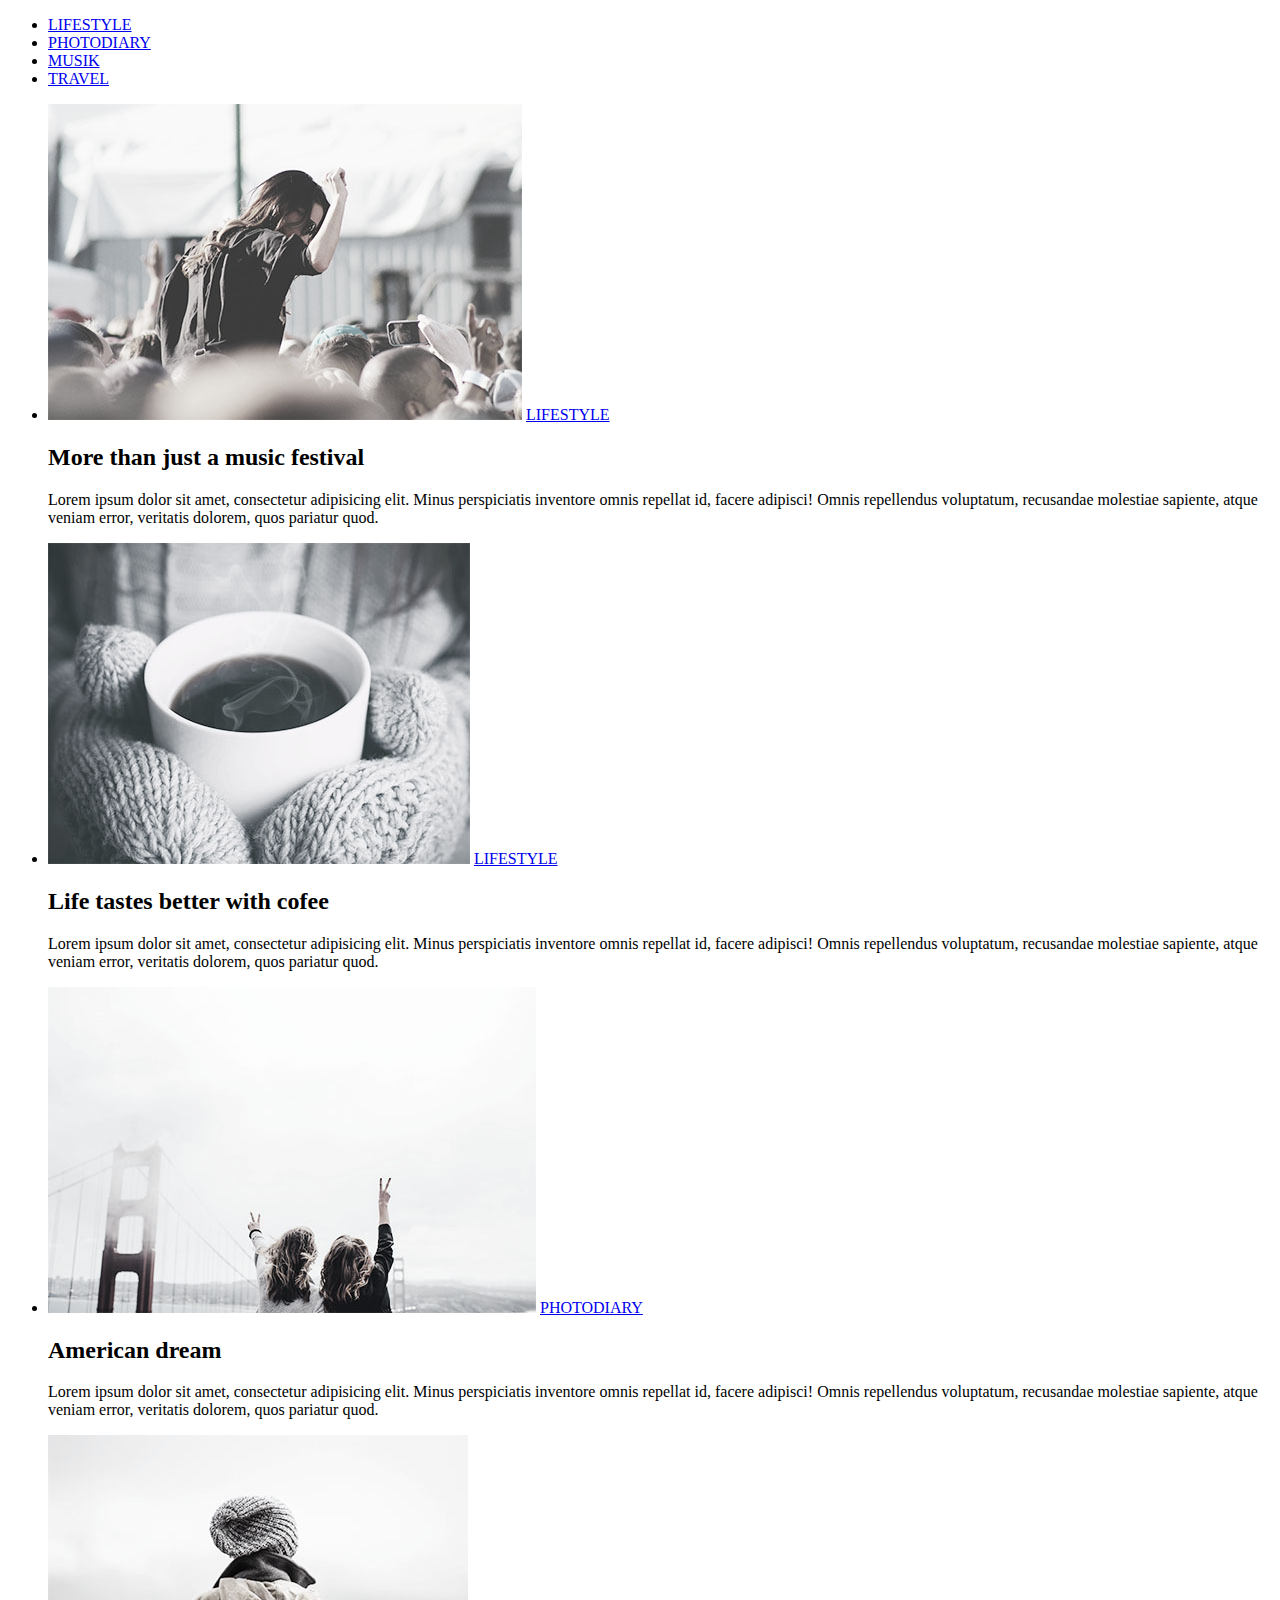
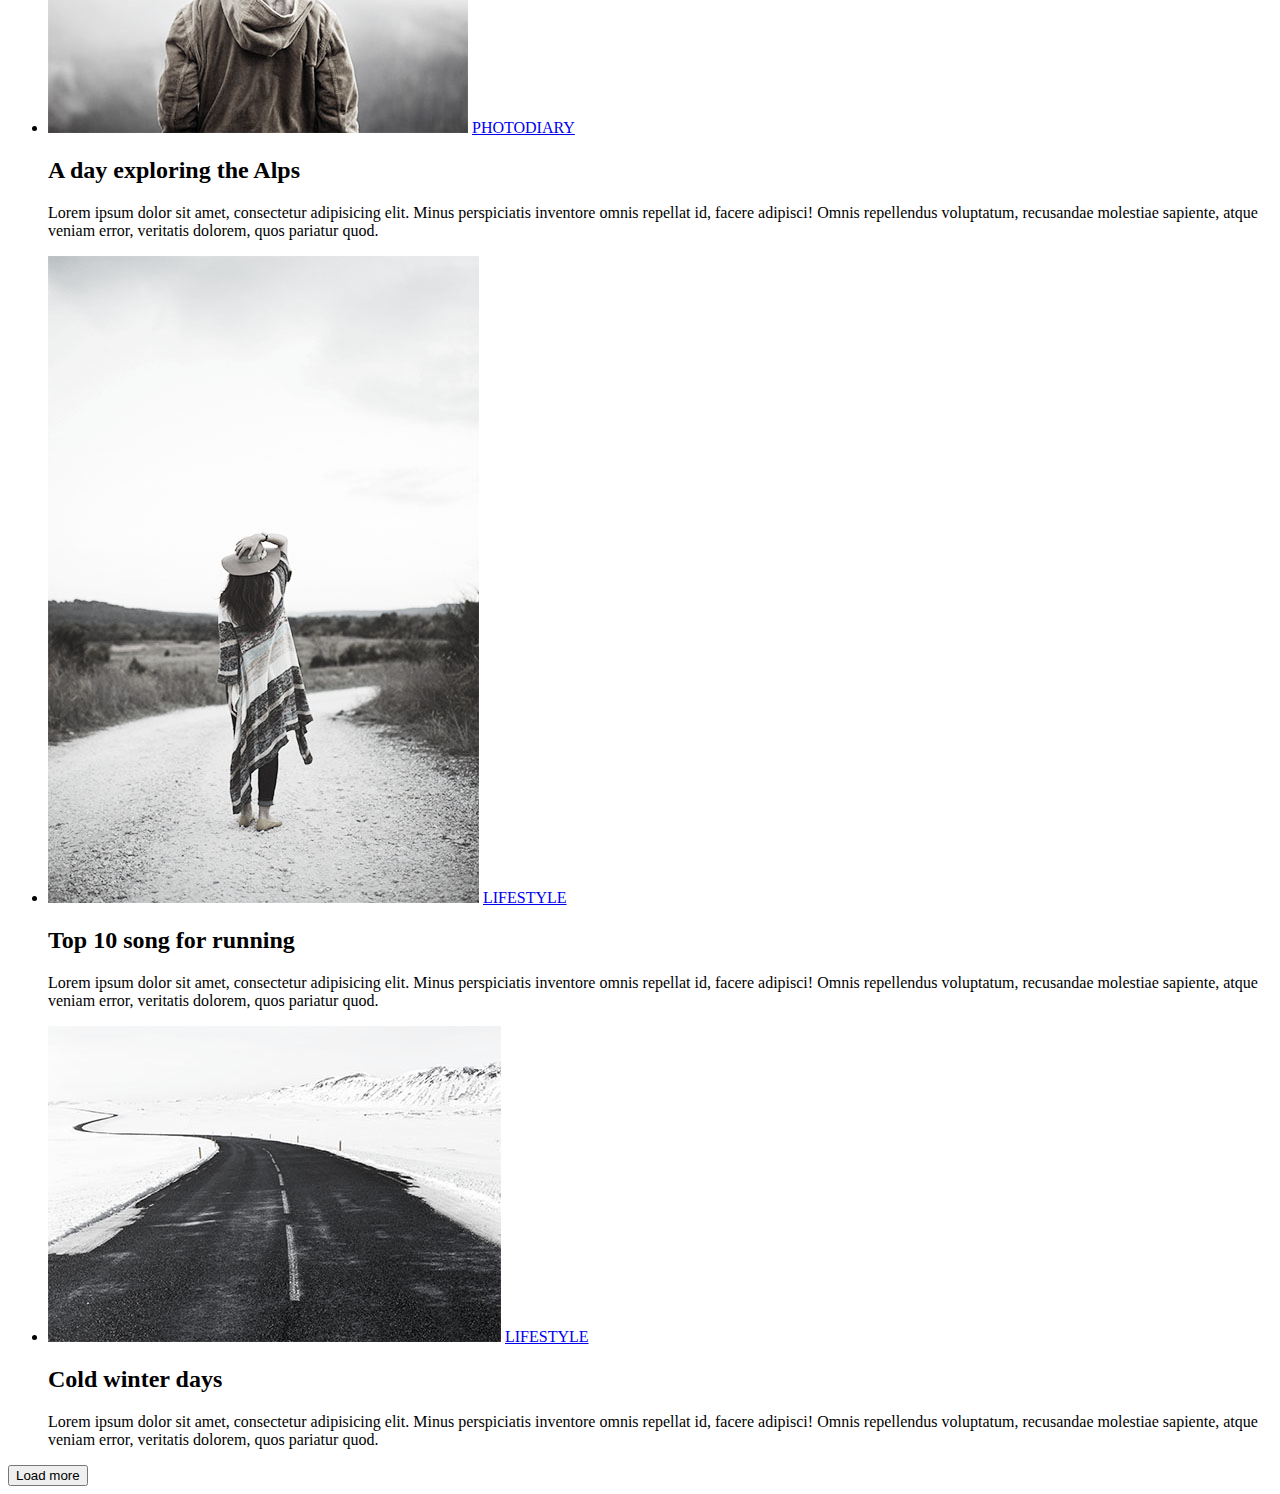
==== index.html @ 0c7d536f "Okk" ====
<!DOCTYPE html>
<html lang="en">
<head>
	<meta charset="UTF-8">
	<title>LIFESTYLE</title>
	<link rel="stylesheet" href="css/style.css">
</head>
<body>
	<header>
		<nav>
			<ul class="menu">
				<li class="main-menu"><a href="#">LIFESTYLE</a></li>
				<li class="main-menu"><a href="#">PHOTODIARY</a></li>
				<li class="main-menu"><a href="#">MUSIK</a></li>
				<li class="main-menu"><a href="#">TRAVEL</a></li>
			</ul>
		</nav>
	</header>
	<main>
		<ul>
			<li class="option">
				<article>
					<img src="img/img1.jpg" alt="Festival">
					<a class="grupe" target="_blank" href="#">LIFESTYLE</a>
					<h2>More than just a music festival</h2>
					<p>Lorem ipsum dolor sit amet, consectetur adipisicing elit. Minus perspiciatis inventore omnis repellat id, facere adipisci! Omnis repellendus voluptatum, recusandae molestiae sapiente, atque veniam error, veritatis dolorem, quos pariatur quod.</p>
				</article>
			</li>
			<li class="option">
				<article>
					<img src="img/img2.jpg" alt="Festival">
					<a class="grupe" target="_blank" href="#">LIFESTYLE</a>
					<h2>Life tastes better with cofee</h2>
					<p>Lorem ipsum dolor sit amet, consectetur adipisicing elit. Minus perspiciatis inventore omnis repellat id, facere adipisci! Omnis repellendus voluptatum, recusandae molestiae sapiente, atque veniam error, veritatis dolorem, quos pariatur quod.</p>
				</article>
			</li>
			<li class="option">
				<article>
					<img src="img/img3.jpg" alt="Festival">
					<a class="grupe" target="_blank" href="#">PHOTODIARY</a>
					<h2>American dream</h2>
					<p>Lorem ipsum dolor sit amet, consectetur adipisicing elit. Minus perspiciatis inventore omnis repellat id, facere adipisci! Omnis repellendus voluptatum, recusandae molestiae sapiente, atque veniam error, veritatis dolorem, quos pariatur quod.</p>
				</article>
			</li>
			<li class="option">
				<article>
					<img src="img/img6.jpg" alt="Festival">
					<a class="grupe" target="_blank" href="#">PHOTODIARY</a>
					<h2>A day exploring the Alps</h2>
					<p>Lorem ipsum dolor sit amet, consectetur adipisicing elit. Minus perspiciatis inventore omnis repellat id, facere adipisci! Omnis repellendus voluptatum, recusandae molestiae sapiente, atque veniam error, veritatis dolorem, quos pariatur quod.</p>
				</article>
			</li>
			<li class="option">
				<article>
					<img src="img/img4.jpg" alt="Festival">
					<a class="grupe" target="_blank" href="#">LIFESTYLE</a>
					<h2>Top 10 song for running</h2>
					<p>Lorem ipsum dolor sit amet, consectetur adipisicing elit. Minus perspiciatis inventore omnis repellat id, facere adipisci! Omnis repellendus voluptatum, recusandae molestiae sapiente, atque veniam error, veritatis dolorem, quos pariatur quod.</p>
				</article>
			</li>
			<li class="option">
				<article>
					<img src="img/img5.jpg" alt="Festival">
					<a class="grupe" target="_blank" href="#">LIFESTYLE</a>
					<h2>Cold winter days</h2>
					<p>Lorem ipsum dolor sit amet, consectetur adipisicing elit. Minus perspiciatis inventore omnis repellat id, facere adipisci! Omnis repellendus voluptatum, recusandae molestiae sapiente, atque veniam error, veritatis dolorem, quos pariatur quod.</p>
				</article>
			</li>
		</ul>
		<button>Load more</button>
	</main>
</body>
</html>
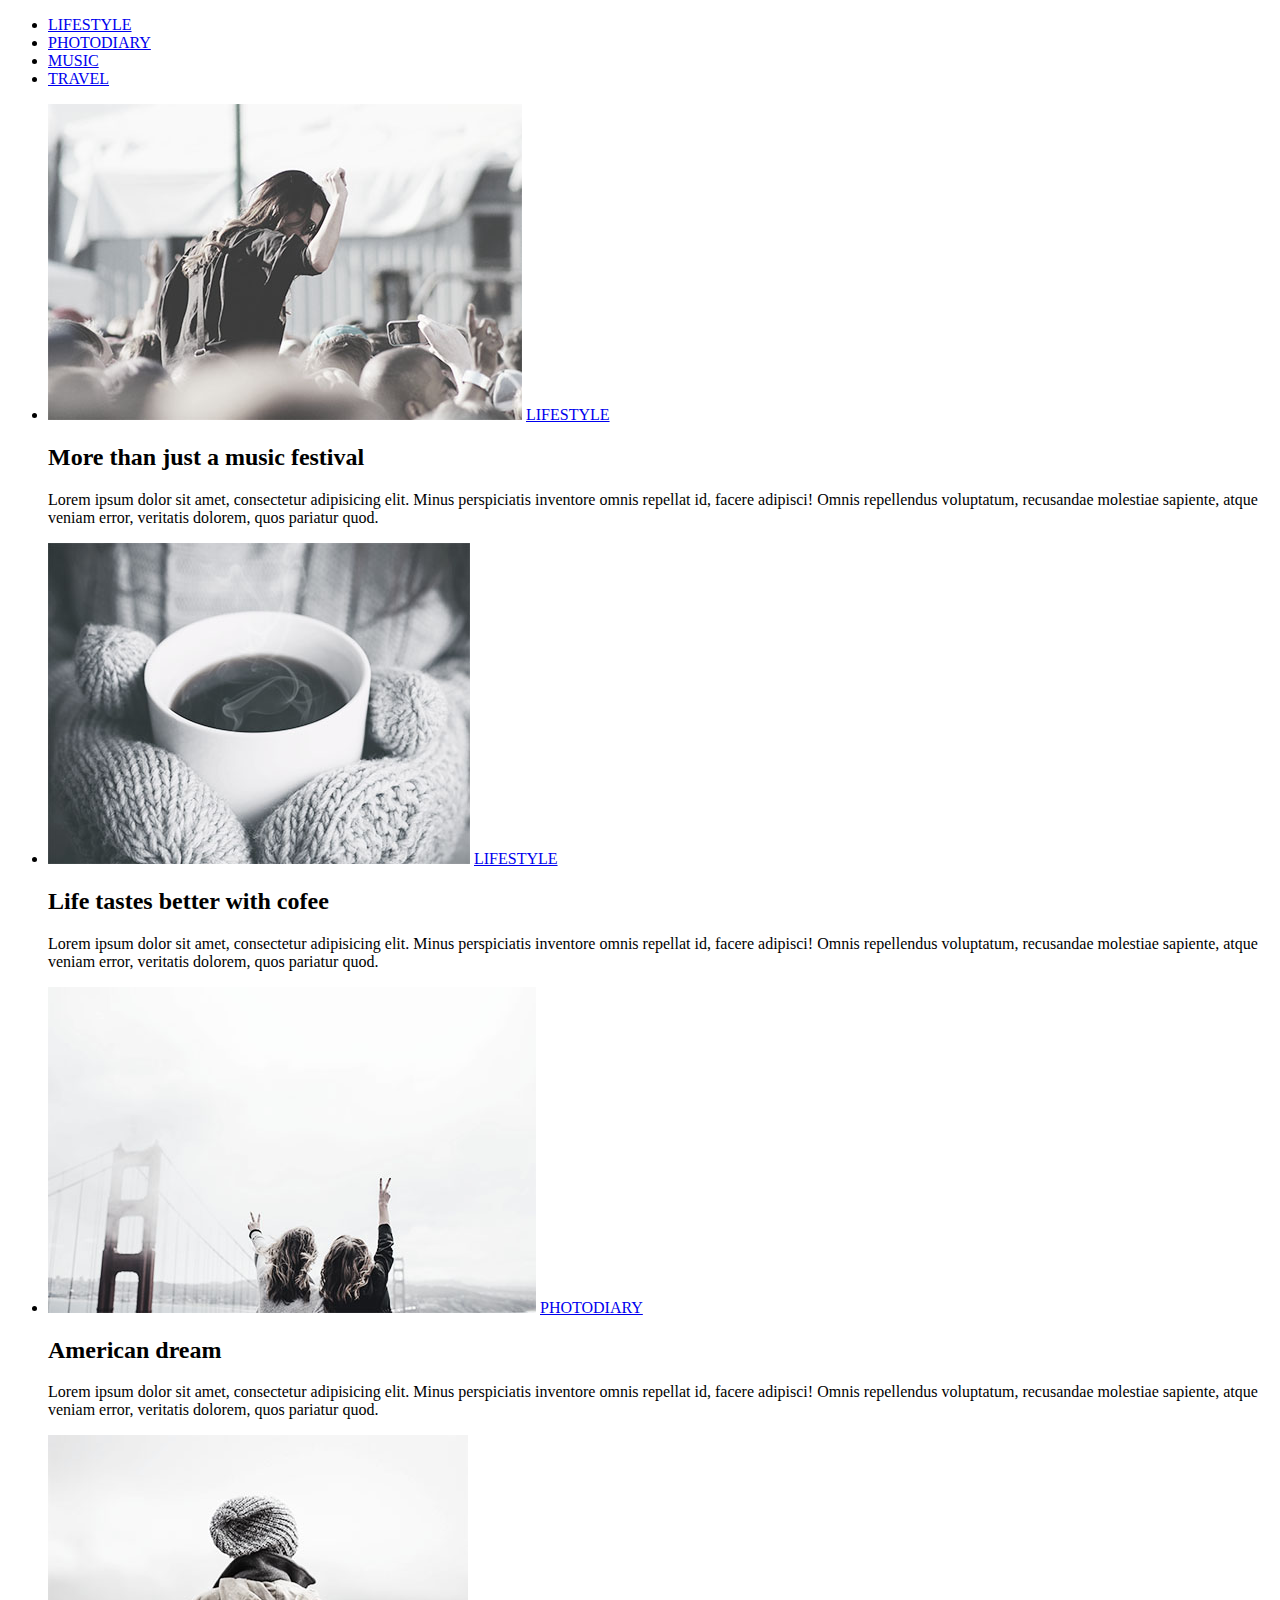
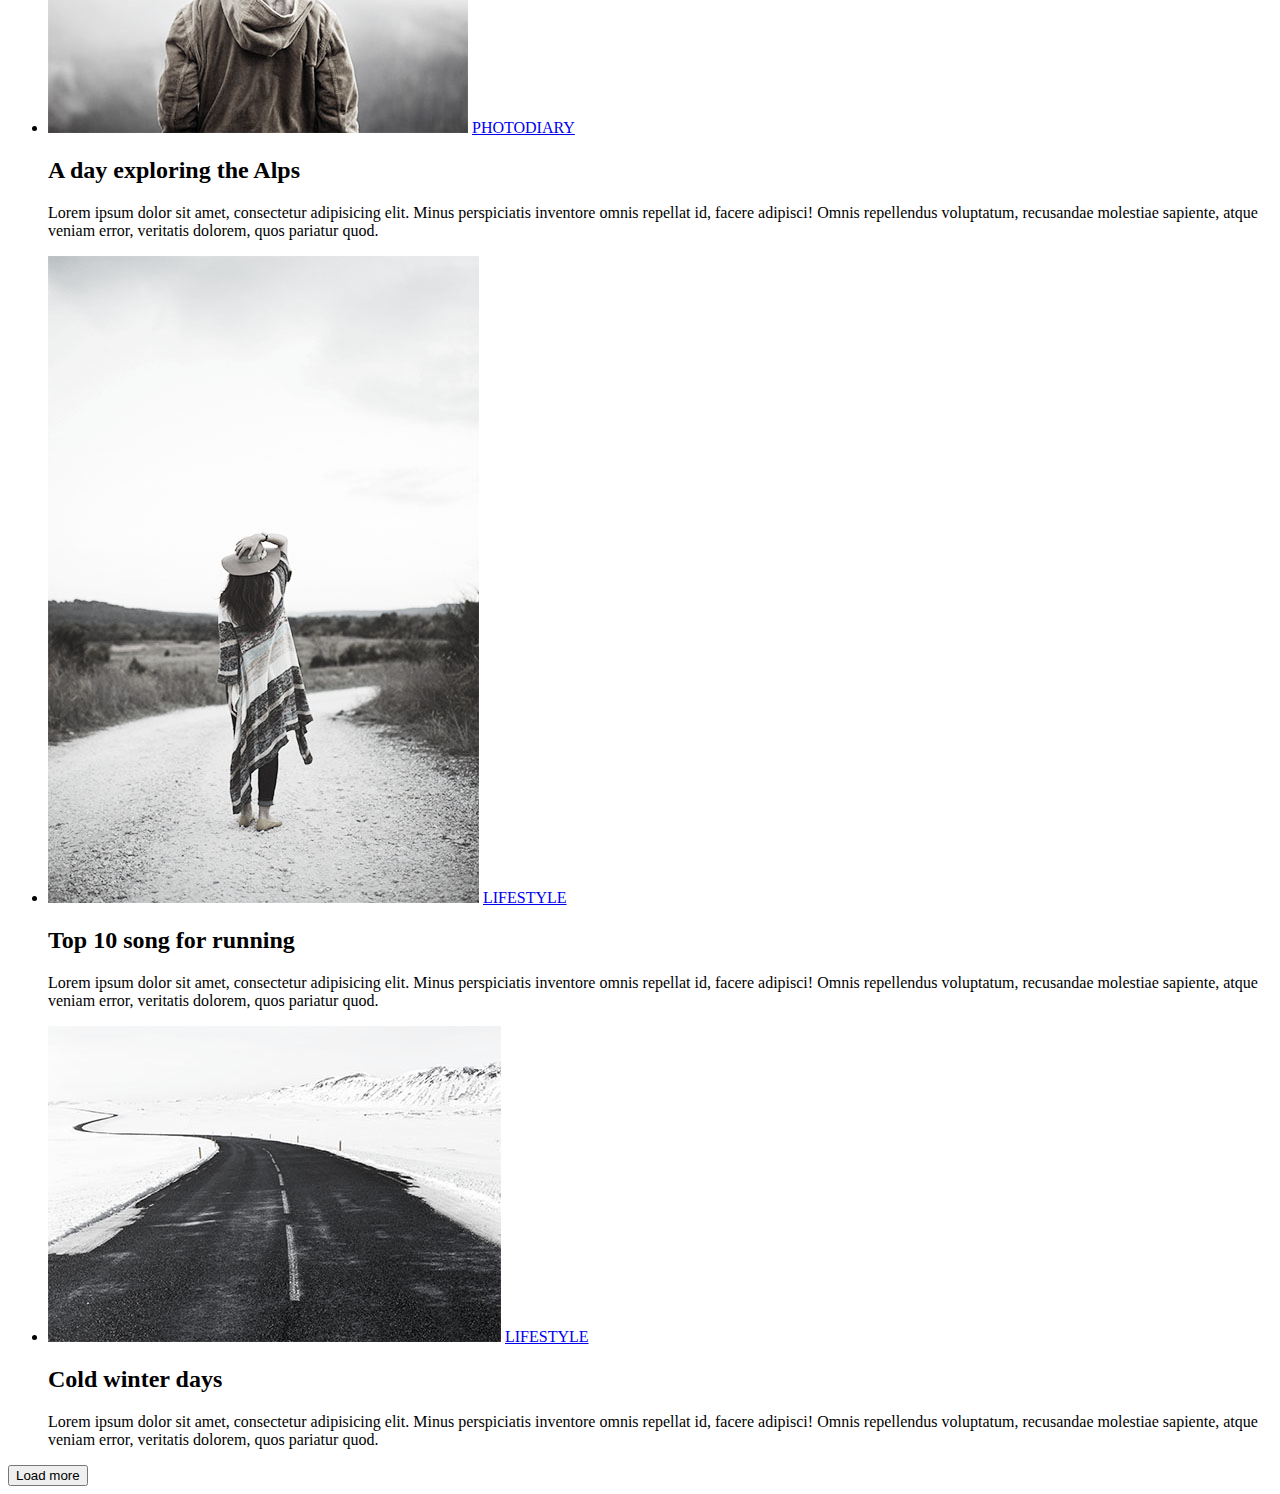
==== commit ffe4f138: "Okk" ====
--- a/index.html
+++ b/index.html
@@ -11,7 +11,7 @@
 			<ul class="menu">
 				<li class="main-menu"><a href="#">LIFESTYLE</a></li>
 				<li class="main-menu"><a href="#">PHOTODIARY</a></li>
-				<li class="main-menu"><a href="#">MUSIK</a></li>
+				<li class="main-menu"><a href="#">MUSIC</a></li>
 				<li class="main-menu"><a href="#">TRAVEL</a></li>
 			</ul>
 		</nav>
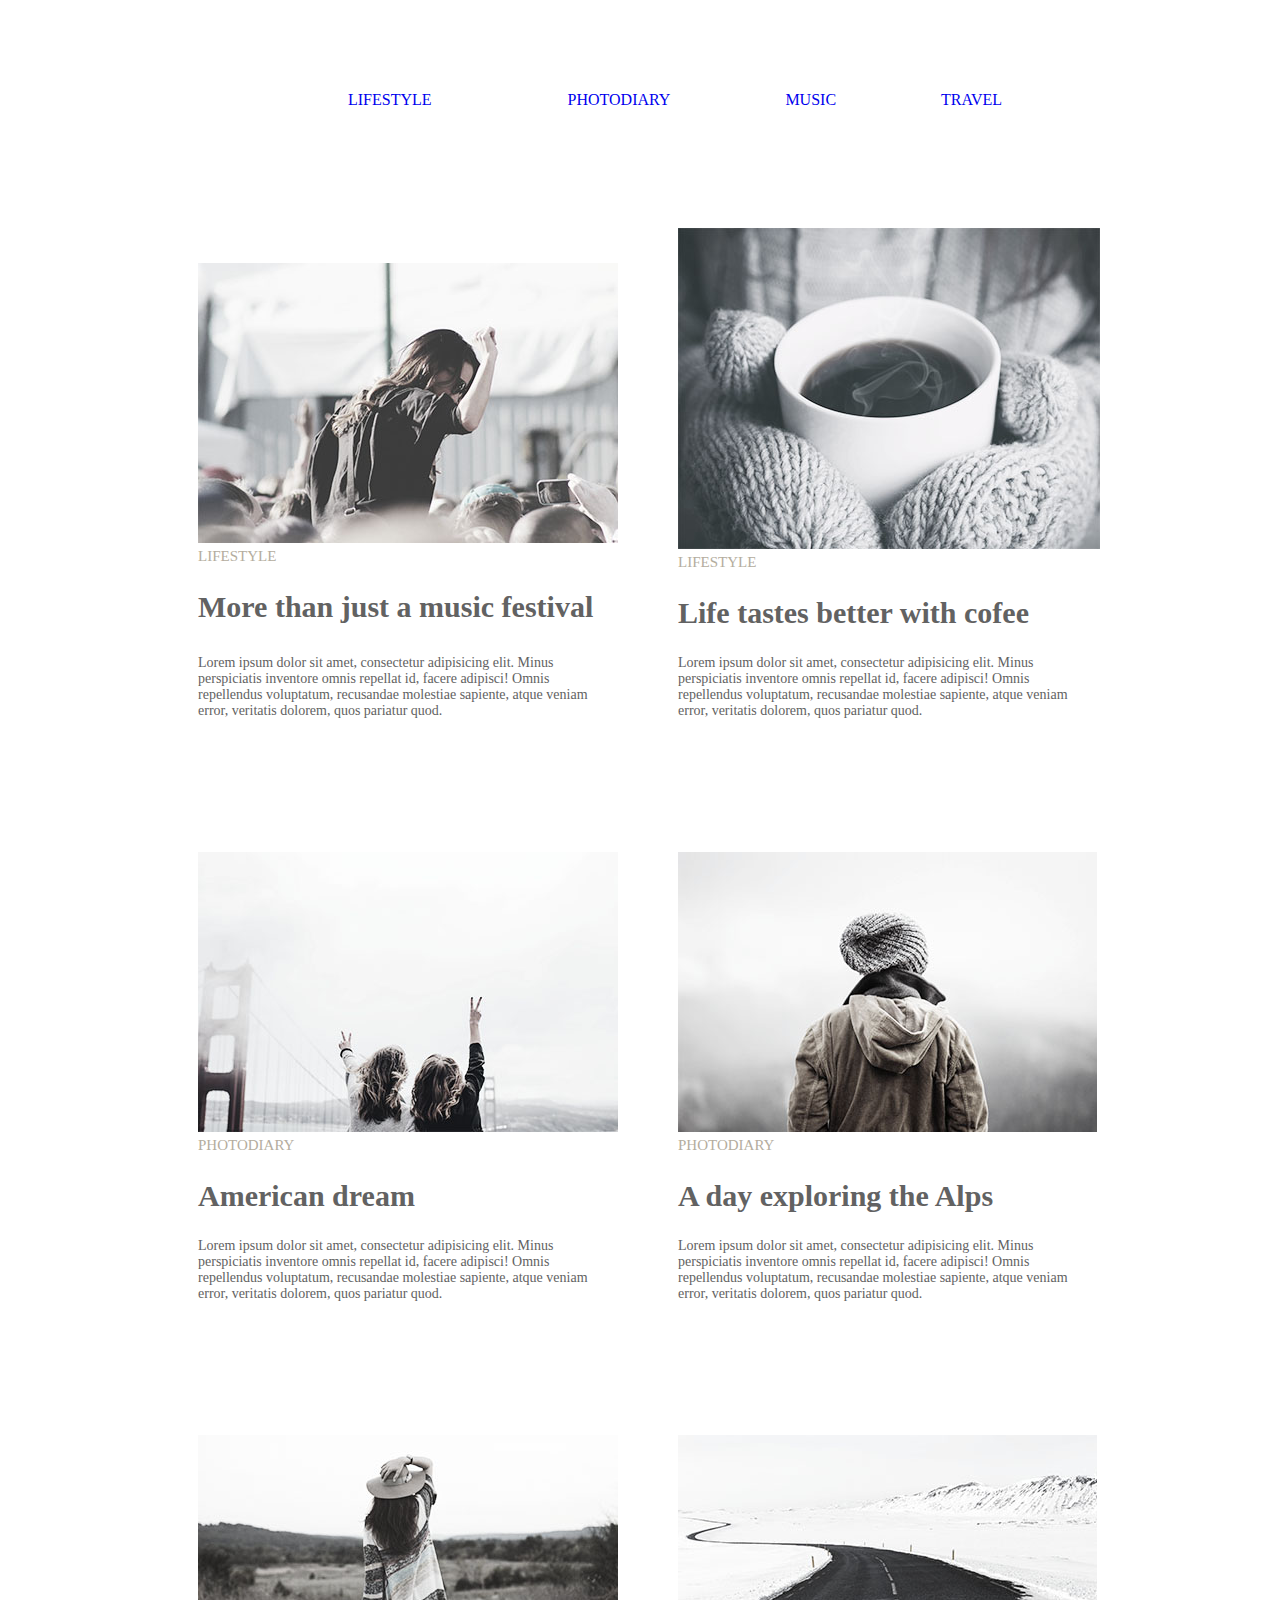
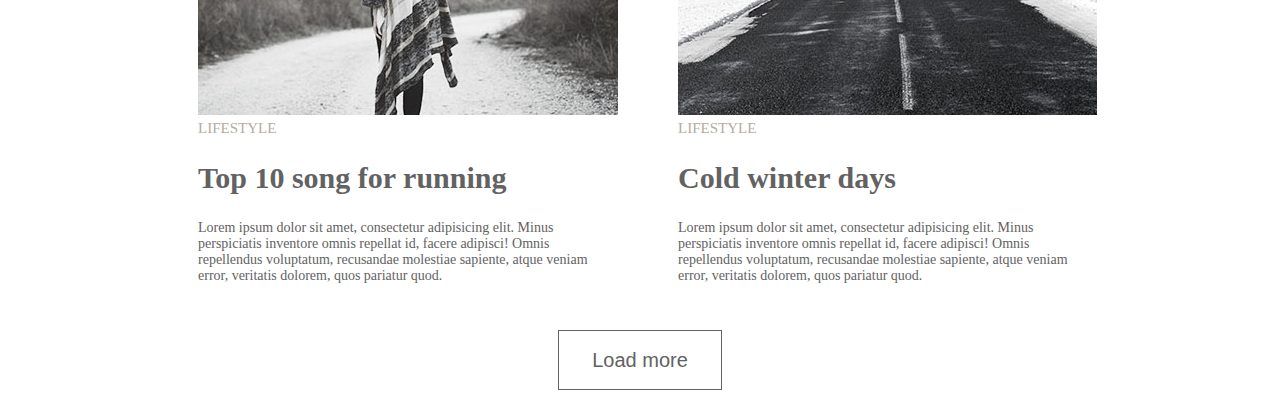
==== commit efd8cd9c: "ok" ====
--- a/index.html
+++ b/index.html
@@ -9,63 +9,83 @@
 	<header>
 		<nav>
 			<ul class="menu">
-				<li class="main-menu"><a href="#">LIFESTYLE</a></li>
-				<li class="main-menu"><a href="#">PHOTODIARY</a></li>
-				<li class="main-menu"><a href="#">MUSIC</a></li>
-				<li class="main-menu"><a href="#">TRAVEL</a></li>
+				<li class="first"><a href="#">LIFESTYLE</a></li>
+				<li class="second"><a href="#">PHOTODIARY</a></li>
+				<li class="third"><a href="#">MUSIC</a></li>
+				<li class="fourth"><a href="#">TRAVEL</a></li>
 			</ul>
 		</nav>
 	</header>
 	<main>
 		<ul>
-			<li class="option">
-				<article>
-					<img src="img/img1.jpg" alt="Festival">
-					<a class="grupe" target="_blank" href="#">LIFESTYLE</a>
-					<h2>More than just a music festival</h2>
-					<p>Lorem ipsum dolor sit amet, consectetur adipisicing elit. Minus perspiciatis inventore omnis repellat id, facere adipisci! Omnis repellendus voluptatum, recusandae molestiae sapiente, atque veniam error, veritatis dolorem, quos pariatur quod.</p>
-				</article>
-			</li>
-			<li class="option">
-				<article>
-					<img src="img/img2.jpg" alt="Festival">
-					<a class="grupe" target="_blank" href="#">LIFESTYLE</a>
-					<h2>Life tastes better with cofee</h2>
-					<p>Lorem ipsum dolor sit amet, consectetur adipisicing elit. Minus perspiciatis inventore omnis repellat id, facere adipisci! Omnis repellendus voluptatum, recusandae molestiae sapiente, atque veniam error, veritatis dolorem, quos pariatur quod.</p>
-				</article>
-			</li>
-			<li class="option">
-				<article>
-					<img src="img/img3.jpg" alt="Festival">
-					<a class="grupe" target="_blank" href="#">PHOTODIARY</a>
-					<h2>American dream</h2>
-					<p>Lorem ipsum dolor sit amet, consectetur adipisicing elit. Minus perspiciatis inventore omnis repellat id, facere adipisci! Omnis repellendus voluptatum, recusandae molestiae sapiente, atque veniam error, veritatis dolorem, quos pariatur quod.</p>
-				</article>
-			</li>
-			<li class="option">
-				<article>
-					<img src="img/img6.jpg" alt="Festival">
-					<a class="grupe" target="_blank" href="#">PHOTODIARY</a>
-					<h2>A day exploring the Alps</h2>
-					<p>Lorem ipsum dolor sit amet, consectetur adipisicing elit. Minus perspiciatis inventore omnis repellat id, facere adipisci! Omnis repellendus voluptatum, recusandae molestiae sapiente, atque veniam error, veritatis dolorem, quos pariatur quod.</p>
-				</article>
-			</li>
-			<li class="option">
-				<article>
-					<img src="img/img4.jpg" alt="Festival">
-					<a class="grupe" target="_blank" href="#">LIFESTYLE</a>
-					<h2>Top 10 song for running</h2>
-					<p>Lorem ipsum dolor sit amet, consectetur adipisicing elit. Minus perspiciatis inventore omnis repellat id, facere adipisci! Omnis repellendus voluptatum, recusandae molestiae sapiente, atque veniam error, veritatis dolorem, quos pariatur quod.</p>
-				</article>
-			</li>
-			<li class="option">
-				<article>
-					<img src="img/img5.jpg" alt="Festival">
-					<a class="grupe" target="_blank" href="#">LIFESTYLE</a>
-					<h2>Cold winter days</h2>
-					<p>Lorem ipsum dolor sit amet, consectetur adipisicing elit. Minus perspiciatis inventore omnis repellat id, facere adipisci! Omnis repellendus voluptatum, recusandae molestiae sapiente, atque veniam error, veritatis dolorem, quos pariatur quod.</p>
-				</article>
-			</li>
+
+			
+			<div class="wrapper">	
+				<li class="option">
+					<article class="one">
+						<img src="img/img1.jpg" alt="Festival">
+						<a class="grupe" target="_blank" href="#">LIFESTYLE</a>
+						<h2>More than just a music festival</h2>
+							<div class="Paragraf">	
+								<p>Lorem ipsum dolor sit amet, consectetur adipisicing elit. Minus perspiciatis inventore omnis repellat id, facere adipisci! Omnis repellendus voluptatum, recusandae molestiae sapiente, atque veniam error, veritatis dolorem, quos pariatur quod.</p>
+							</div>
+					</article>
+				</li>
+			
+				<li class="option">
+					<article>
+						<img src="img/img2.jpg" alt="Festival">
+						<a class="grupe" target="_blank" href="#">LIFESTYLE</a>
+						<h2>Life tastes better with cofee</h2>
+						<p>Lorem ipsum dolor sit amet, consectetur adipisicing elit. Minus perspiciatis inventore omnis repellat id, facere adipisci! Omnis repellendus voluptatum, recusandae molestiae sapiente, atque veniam error, veritatis dolorem, quos pariatur quod.</p>
+					</article>
+				</li>
+			</div>
+
+
+			
+			<div class="wrapper">
+				<li class="option">
+					<article class="one">
+						<img src="img/img3.jpg" alt="Festival">
+						<a class="grupe" target="_blank" href="#">PHOTODIARY</a>
+						<h2>American dream</h2>
+						<p>Lorem ipsum dolor sit amet, consectetur adipisicing elit. Minus perspiciatis inventore omnis repellat id, facere adipisci! Omnis repellendus voluptatum, recusandae molestiae sapiente, atque veniam error, veritatis dolorem, quos pariatur quod.</p>
+					</article>
+				</li>
+			
+				<li class="option">
+					<article>
+						<img src="img/img6.jpg" alt="Festival">
+						<a class="grupe" target="_blank" href="#">PHOTODIARY</a>
+						<h2>A day exploring the Alps</h2>
+						<p>Lorem ipsum dolor sit amet, consectetur adipisicing elit. Minus perspiciatis inventore omnis repellat id, facere adipisci! Omnis repellendus voluptatum, recusandae molestiae sapiente, atque veniam error, veritatis dolorem, quos pariatur quod.</p>
+					</article>
+				</li>
+			</div>
+
+
+			<div class="wrapper">
+				<li class="option">
+					<article class="one">
+						<img src="img/img4.jpg" alt="Festival">
+						<a class="grupe" target="_blank" href="#">LIFESTYLE</a>
+						<h2>Top 10 song for running</h2>
+						<p>Lorem ipsum dolor sit amet, consectetur adipisicing elit. Minus perspiciatis inventore omnis repellat id, facere adipisci! Omnis repellendus voluptatum, recusandae molestiae sapiente, atque veniam error, veritatis dolorem, quos pariatur quod.</p>
+					</article>
+				</li>
+			
+				<li class="option">
+					<article>
+						<img src="img/img5.jpg" alt="Festival">
+						<a class="grupe" target="_blank" href="#">LIFESTYLE</a>
+						<h2>Cold winter days</h2>
+						<p>Lorem ipsum dolor sit amet, consectetur adipisicing elit. Minus perspiciatis inventore omnis repellat id, facere adipisci! Omnis repellendus voluptatum, recusandae molestiae sapiente, atque veniam error, veritatis dolorem, quos pariatur quod.</p>
+					</article>
+				</li>
+			</div>
+			
+
 		</ul>
 		<button>Load more</button>
 	</main>
--- a/css/style.css
+++ b/css/style.css
@@ -0,0 +1,93 @@
+body{
+  font-family:Playfair Display;
+}
+a{
+  text-decoration:none;
+  font-size: 14;
+}
+p{
+  font-size: 14px;
+  color:#626262;
+  margin:0px;
+  padding:0px;
+}
+h2{
+  font-size: 30px;
+  color:#626262;
+}
+div>p{
+    margin-top:31px;
+}
+li{
+  display: inline-block;
+  margin:0 auto;
+  padding:0 auto;
+}
+
+
+
+/*Начало МЕНЮ*/
+
+.menu>li{
+  display:inline-block;
+  color:black;
+  margin-top:75px;
+}
+.first{
+  margin-left: 300px;
+}
+.second{
+  padding-left: 132px;
+
+}
+.third{
+  padding-left:  111px;
+}
+.fourth{
+  padding-left: 101px;
+
+}
+
+/*Заканчиваться МЕНЮ*/
+
+
+
+/*Начало блока*/
+.wrapper{
+  width:961px ;
+  margin:0px 120px 0px 120px;
+  padding: 103px 30px 30px 30px;
+
+}
+.option>article{
+  margin-left:0px;
+  padding-right:0px;
+  width: 415px;
+}
+.grupe{
+  text-decoration:none;
+  color:#b4ad9e;
+  font-size:15px;
+  margin-top:31px;
+}
+.one{
+  width:430px;
+  margin-right:61px;
+}
+/*Конец блока*/
+button{
+  display: block;
+  margin:0 auto;
+  color:#626262;
+  font-size: 20px;
+  border: 1px solid #626262;
+  background-color:white;
+  height:60px;
+  width:164px;
+  
+}
+/*Начало кнопки*/
+
+
+
+/*Конец кнопки*/
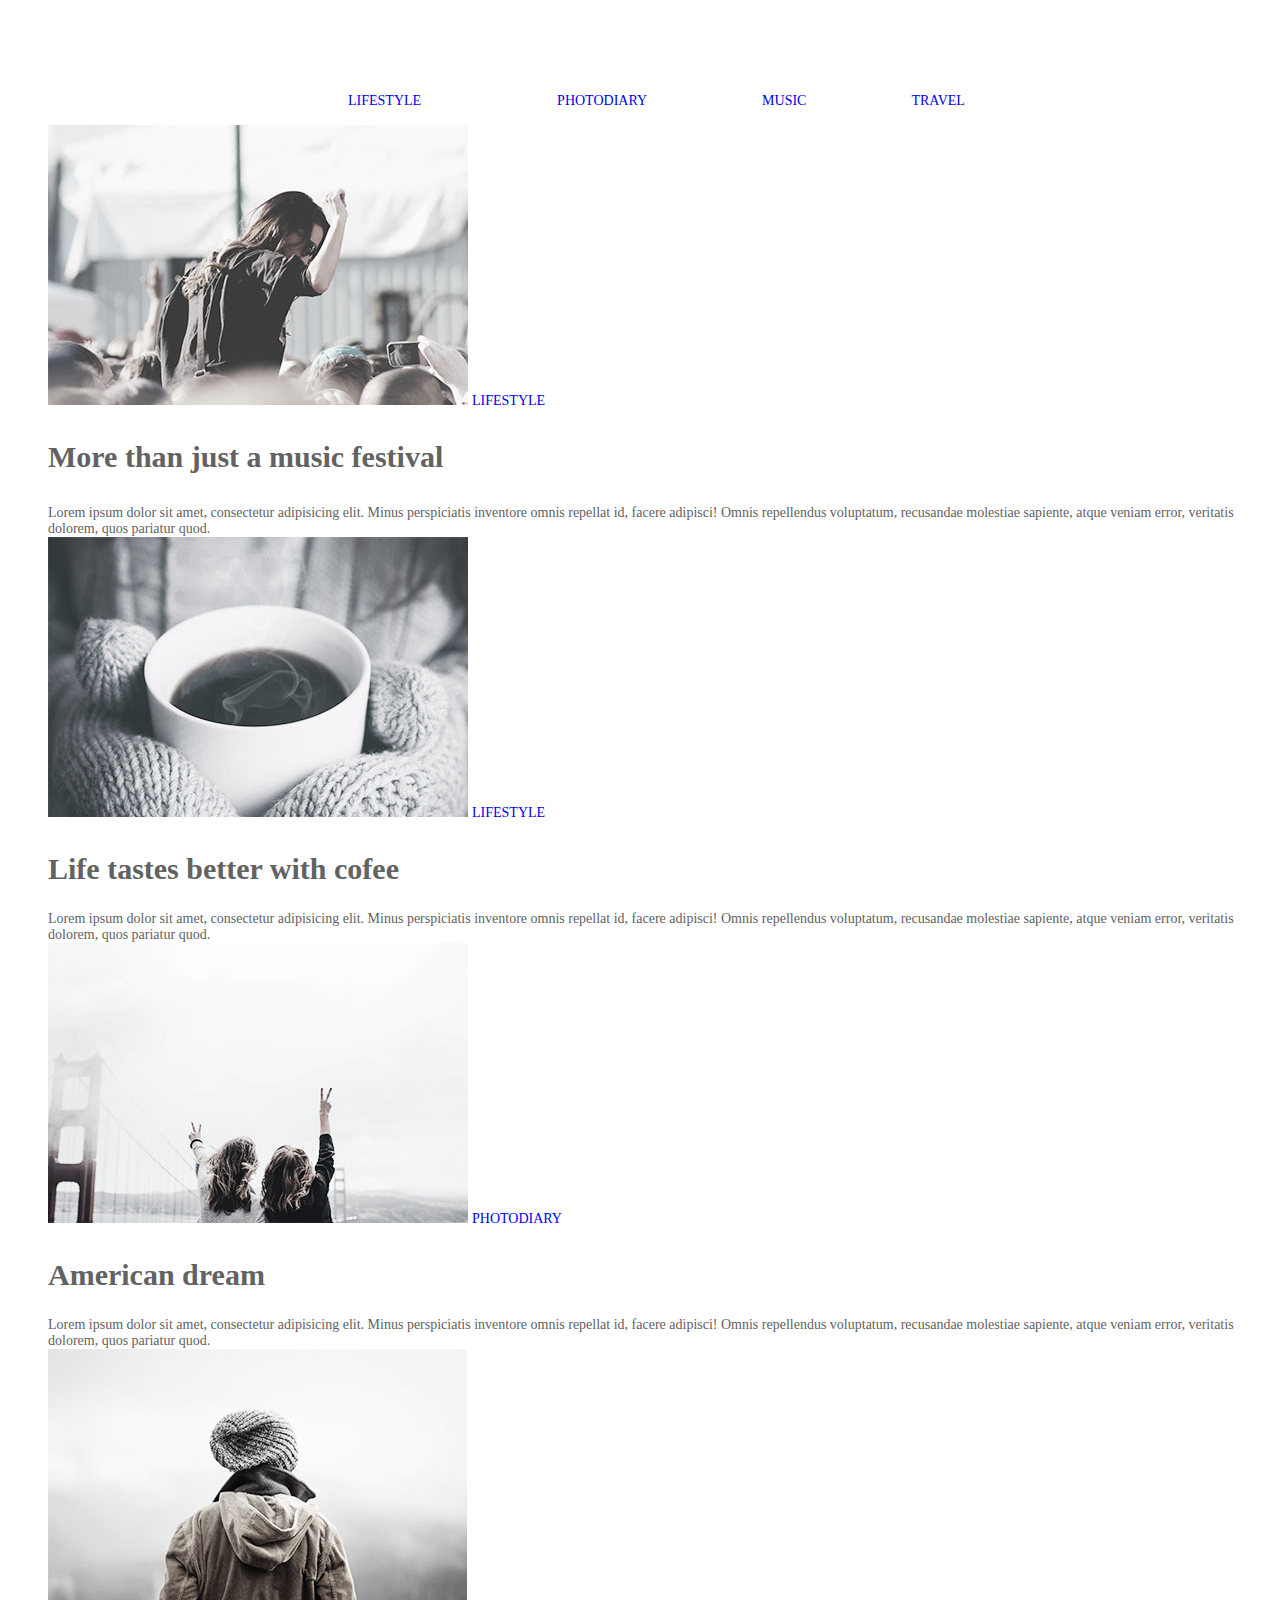
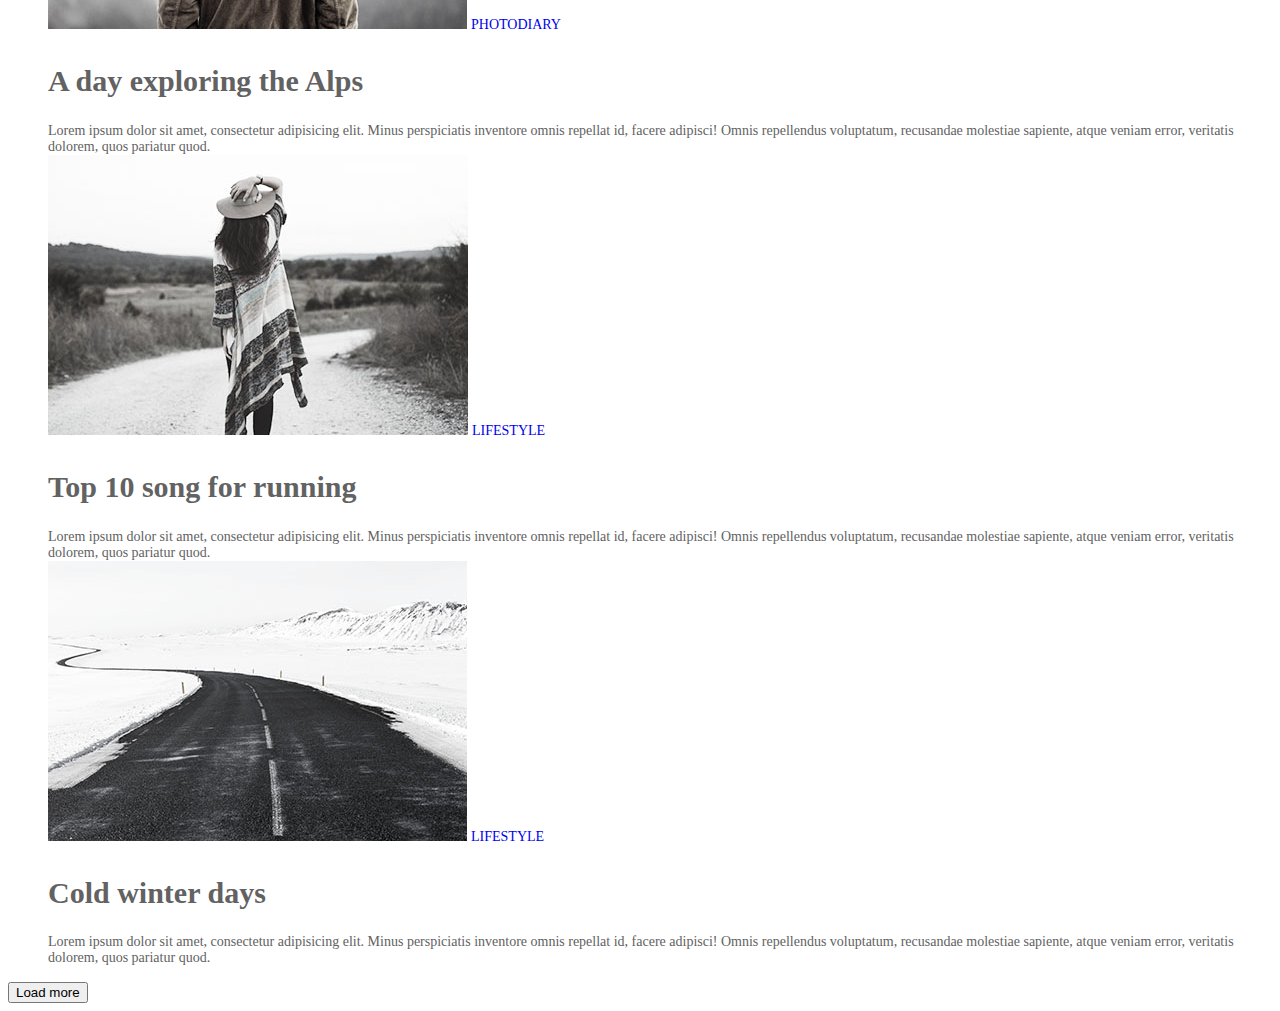
==== commit b177ce4c: "ok" ====
--- a/index.html
+++ b/index.html
@@ -87,7 +87,7 @@
 			
 
 		</ul>
-		<button>Load more</button>
+		<button class="load">Load more</button>
 	</main>
 </body>
 </html>
--- a/css/style.css
+++ b/css/style.css
@@ -3,7 +3,11 @@
 }
 a{
   text-decoration:none;
-  font-size: 14;
+  font-size:14px;
+  font-family:Playfair Display;
+}
+a:hover{
+  color: blue;
 }
 p{
   font-size: 14px;
@@ -32,9 +36,13 @@
   display:inline-block;
   color:black;
   margin-top:75px;
+<<<<<<< HEAD
+  margin-left:319px;
+=======
 }
 .first{
   margin-left: 300px;
+>>>>>>> fc643e56ad3a1e482b73f7aa8cc5025cd85aa0b2
 }
 .second{
   padding-left: 132px;
@@ -47,6 +55,22 @@
   padding-left: 101px;
 
 }
+<<<<<<< HEAD
+.option{
+  height:500px;
+  width:400px;
+  margin-left:150px;
+  margin-right:61px;
+  margin-top:103px;
+  font-family:Playfair Display;
+}
+h2{
+  display:block;
+  font-size:30px;
+  color:#626262;
+  margin-top:31px;
+  font-family:Playfair Display;
+=======
 
 /*Заканчиваться МЕНЮ*/
 
@@ -63,31 +87,53 @@
   margin-left:0px;
   padding-right:0px;
   width: 415px;
+>>>>>>> fc643e56ad3a1e482b73f7aa8cc5025cd85aa0b2
 }
 .grupe{
   text-decoration:none;
   color:#b4ad9e;
   font-size:15px;
-  margin-top:31px;
+  margin-top:0px;
+  font-family:Playfair Display;
 }
+<<<<<<< HEAD
+p{
+  color:#626262;
+  font-size: 14px;
+  font-family:Playfair Display;
+}
+article{
+  display:block;
+  height:522px;
+  width:470px;
+=======
 .one{
   width:430px;
   margin-right:61px;
+>>>>>>> fc643e56ad3a1e482b73f7aa8cc5025cd85aa0b2
 }
 /*Конец блока*/
+
+
+/*Начало кнопки*/
 button{
+<<<<<<< HEAD
+  display:block;
+  margin:auto;
+=======
   display: block;
   margin:0 auto;
+>>>>>>> fc643e56ad3a1e482b73f7aa8cc5025cd85aa0b2
   color:#626262;
   font-size: 20px;
   border: 1px solid #626262;
   background-color:white;
   height:60px;
   width:164px;
-  
+  font-family:Playfair Display;
 }
-/*Начало кнопки*/
-
-
+li{
+  display: inline-block;
+}
 
 /*Конец кнопки*/
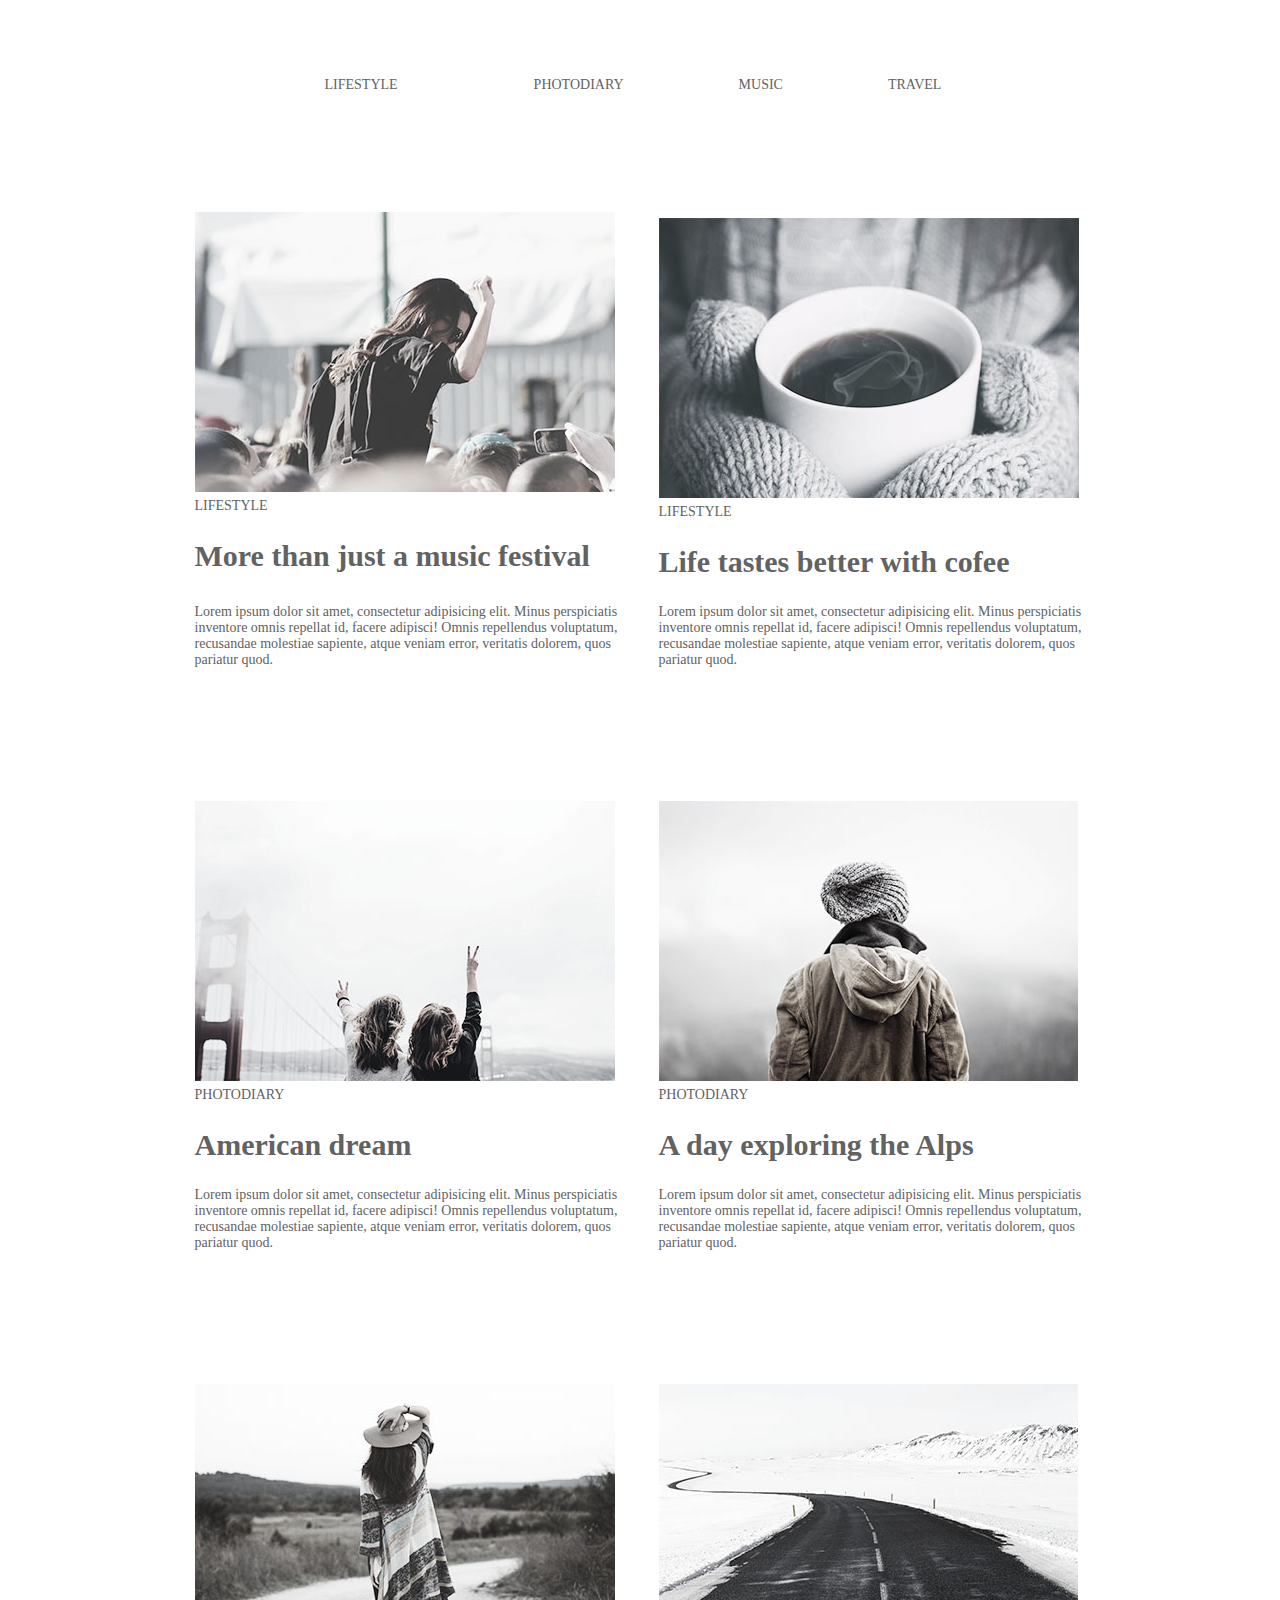
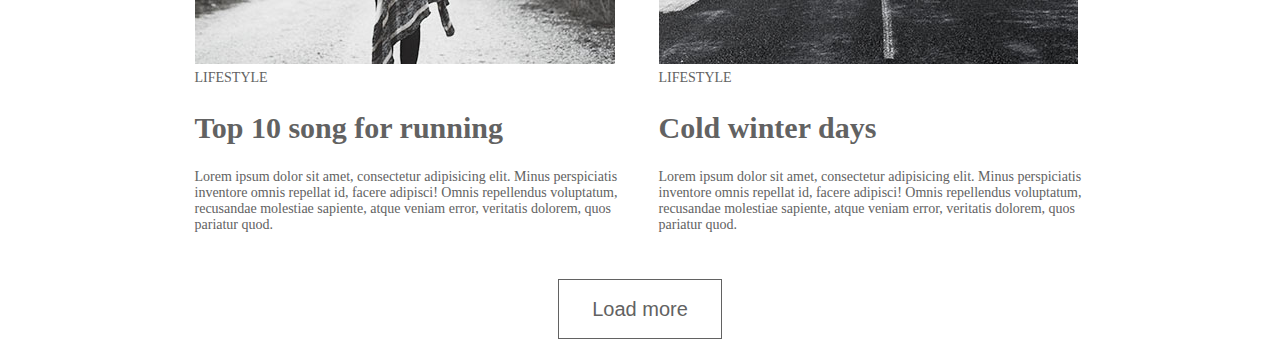
==== commit 4e386fec: "ok" ====
--- a/index.html
+++ b/index.html
@@ -6,21 +6,21 @@
 	<link rel="stylesheet" href="css/style.css">
 </head>
 <body>
-	<header>
-		<nav>
-			<ul class="menu">
-				<li class="first"><a href="#">LIFESTYLE</a></li>
-				<li class="second"><a href="#">PHOTODIARY</a></li>
-				<li class="third"><a href="#">MUSIC</a></li>
-				<li class="fourth"><a href="#">TRAVEL</a></li>
-			</ul>
-		</nav>
-	</header>
-	<main>
-		<ul>
+	<div class="wrapper">
+		<header>
+			<nav>
+				<ul class="menu">
+					<li class="first"><a href="#">LIFESTYLE</a></li>
+					<li class="second"><a href="#">PHOTODIARY</a></li>
+					<li class="third"><a href="#">MUSIC</a></li>
+					<li class="fourth"><a href="#">TRAVEL</a></li>
+				</ul>
+			</nav>
+		</header>
+		<main>
+			<ul>
+				
 
-			
-			<div class="wrapper">	
 				<li class="option">
 					<article class="one">
 						<img src="img/img1.jpg" alt="Festival">
@@ -40,11 +40,10 @@
 						<p>Lorem ipsum dolor sit amet, consectetur adipisicing elit. Minus perspiciatis inventore omnis repellat id, facere adipisci! Omnis repellendus voluptatum, recusandae molestiae sapiente, atque veniam error, veritatis dolorem, quos pariatur quod.</p>
 					</article>
 				</li>
-			</div>
+			
 
 
 			
-			<div class="wrapper">
 				<li class="option">
 					<article class="one">
 						<img src="img/img3.jpg" alt="Festival">
@@ -62,10 +61,9 @@
 						<p>Lorem ipsum dolor sit amet, consectetur adipisicing elit. Minus perspiciatis inventore omnis repellat id, facere adipisci! Omnis repellendus voluptatum, recusandae molestiae sapiente, atque veniam error, veritatis dolorem, quos pariatur quod.</p>
 					</article>
 				</li>
-			</div>
+			
 
 
-			<div class="wrapper">
 				<li class="option">
 					<article class="one">
 						<img src="img/img4.jpg" alt="Festival">
@@ -83,11 +81,12 @@
 						<p>Lorem ipsum dolor sit amet, consectetur adipisicing elit. Minus perspiciatis inventore omnis repellat id, facere adipisci! Omnis repellendus voluptatum, recusandae molestiae sapiente, atque veniam error, veritatis dolorem, quos pariatur quod.</p>
 					</article>
 				</li>
-			</div>
+
 			
 
-		</ul>
-		<button class="load">Load more</button>
-	</main>
+			</ul>
+			<button class="load">Load more</button>
+		</main>
+	</div>
 </body>
 </html>
--- a/css/style.css
+++ b/css/style.css
@@ -1,13 +1,15 @@
 body{
   font-family:Playfair Display;
+  margin: 0px;
+
 }
 a{
   text-decoration:none;
+  color:#626262;
   font-size:14px;
-  font-family:Playfair Display;
 }
 a:hover{
-  color: blue;
+  color:blue;
 }
 p{
   font-size: 14px;
@@ -32,62 +34,37 @@
 
 /*Начало МЕНЮ*/
 
-.menu>li{
-  display:inline-block;
-  color:black;
-  margin-top:75px;
-<<<<<<< HEAD
-  margin-left:319px;
-=======
-}
-.first{
-  margin-left: 300px;
->>>>>>> fc643e56ad3a1e482b73f7aa8cc5025cd85aa0b2
+.menu{
+  margin-left:130px;
+
+
 }
 .second{
-  padding-left: 132px;
+  padding-left:132px;
 
 }
 .third{
-  padding-left:  111px;
+  padding-left:111px;
 }
 .fourth{
-  padding-left: 101px;
+  padding-left:101px;
 
 }
-<<<<<<< HEAD
-.option{
-  height:500px;
-  width:400px;
-  margin-left:150px;
-  margin-right:61px;
-  margin-top:103px;
-  font-family:Playfair Display;
-}
-h2{
-  display:block;
-  font-size:30px;
-  color:#626262;
-  margin-top:31px;
-  font-family:Playfair Display;
-=======
-
 /*Заканчиваться МЕНЮ*/
 
 
 
 /*Начало блока*/
 .wrapper{
-  width:961px ;
-  margin:0px 120px 0px 120px;
-  padding: 103px 30px 30px 30px;
+  display: block;
+  margin:75px auto 0px;
+  width:971px ;
 
 }
-.option>article{
+/*.option>article{
   margin-left:0px;
   padding-right:0px;
   width: 415px;
->>>>>>> fc643e56ad3a1e482b73f7aa8cc5025cd85aa0b2
 }
 .grupe{
   text-decoration:none;
@@ -96,44 +73,42 @@
   margin-top:0px;
   font-family:Playfair Display;
 }
-<<<<<<< HEAD
+
+*/
+
+}
 p{
   color:#626262;
   font-size: 14px;
   font-family:Playfair Display;
 }
+
 article{
-  display:block;
-  height:522px;
-  width:470px;
-=======
+  width:460px;
+  margin:103px 0px 30px;
+}
+
+/*
 .one{
   width:430px;
   margin-right:61px;
->>>>>>> fc643e56ad3a1e482b73f7aa8cc5025cd85aa0b2
 }
 /*Конец блока*/
 
 
 /*Начало кнопки*/
 button{
-<<<<<<< HEAD
   display:block;
   margin:auto;
-=======
   display: block;
   margin:0 auto;
->>>>>>> fc643e56ad3a1e482b73f7aa8cc5025cd85aa0b2
   color:#626262;
   font-size: 20px;
   border: 1px solid #626262;
   background-color:white;
   height:60px;
   width:164px;
-  font-family:Playfair Display;
-}
-li{
-  display: inline-block;
 }
 
+
 /*Конец кнопки*/
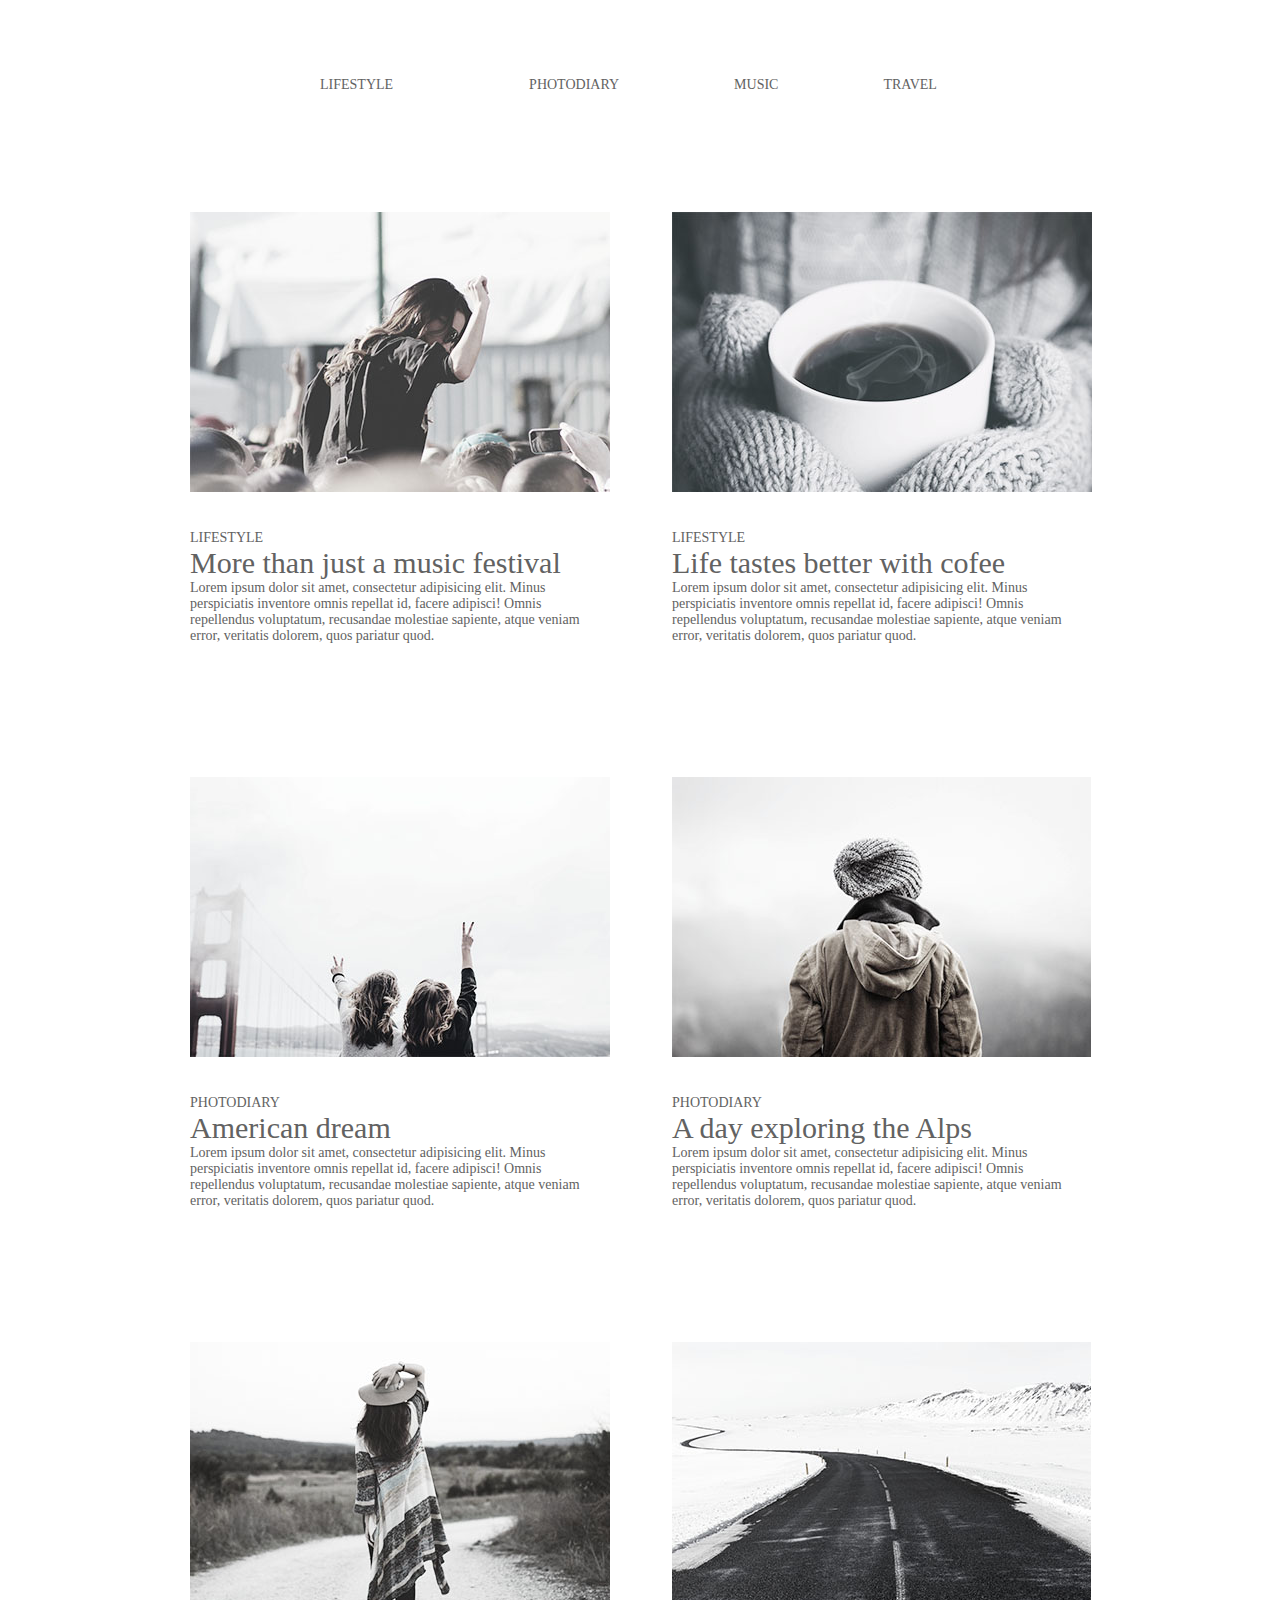
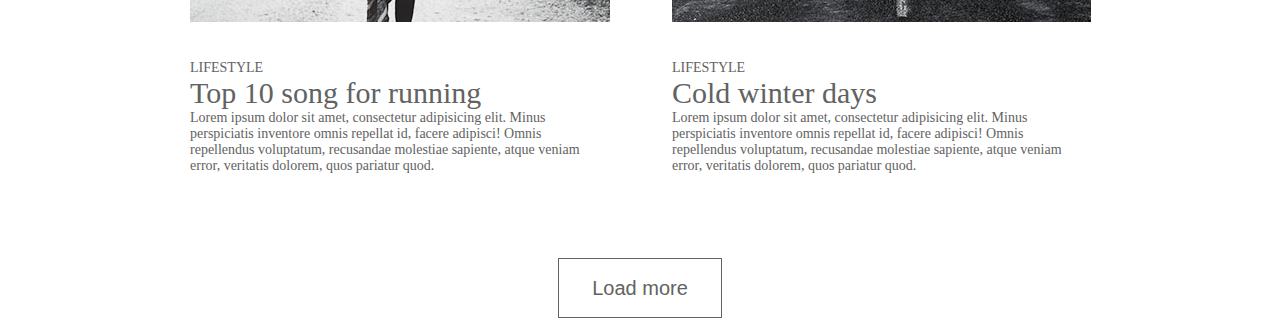
==== commit 339388e6: "ok" ====
--- a/index.html
+++ b/index.html
@@ -19,74 +19,72 @@
 		</header>
 		<main>
 			<ul>
-				
+
 
 				<li class="option">
 					<article class="one">
 						<img src="img/img1.jpg" alt="Festival">
 						<a class="grupe" target="_blank" href="#">LIFESTYLE</a>
-						<h2>More than just a music festival</h2>
-							<div class="Paragraf">	
-								<p>Lorem ipsum dolor sit amet, consectetur adipisicing elit. Minus perspiciatis inventore omnis repellat id, facere adipisci! Omnis repellendus voluptatum, recusandae molestiae sapiente, atque veniam error, veritatis dolorem, quos pariatur quod.</p>
-							</div>
+						<p class="fest">More than just a music festival</p>
+						<p>Lorem ipsum dolor sit amet, consectetur adipisicing elit. Minus perspiciatis inventore omnis repellat id, facere adipisci! Omnis repellendus voluptatum, recusandae molestiae sapiente, atque veniam error, veritatis dolorem, quos pariatur quod.</p>
 					</article>
 				</li>
-			
+
 				<li class="option">
 					<article>
 						<img src="img/img2.jpg" alt="Festival">
 						<a class="grupe" target="_blank" href="#">LIFESTYLE</a>
-						<h2>Life tastes better with cofee</h2>
+						<p class="fest">Life tastes better with cofee</p>
 						<p>Lorem ipsum dolor sit amet, consectetur adipisicing elit. Minus perspiciatis inventore omnis repellat id, facere adipisci! Omnis repellendus voluptatum, recusandae molestiae sapiente, atque veniam error, veritatis dolorem, quos pariatur quod.</p>
 					</article>
 				</li>
-			
 
 
-			
+
+
 				<li class="option">
 					<article class="one">
 						<img src="img/img3.jpg" alt="Festival">
 						<a class="grupe" target="_blank" href="#">PHOTODIARY</a>
-						<h2>American dream</h2>
+						<p class="fest">American dream</p>
 						<p>Lorem ipsum dolor sit amet, consectetur adipisicing elit. Minus perspiciatis inventore omnis repellat id, facere adipisci! Omnis repellendus voluptatum, recusandae molestiae sapiente, atque veniam error, veritatis dolorem, quos pariatur quod.</p>
 					</article>
 				</li>
-			
+
 				<li class="option">
 					<article>
 						<img src="img/img6.jpg" alt="Festival">
 						<a class="grupe" target="_blank" href="#">PHOTODIARY</a>
-						<h2>A day exploring the Alps</h2>
+						<p class="fest">A day exploring the Alps</p>
 						<p>Lorem ipsum dolor sit amet, consectetur adipisicing elit. Minus perspiciatis inventore omnis repellat id, facere adipisci! Omnis repellendus voluptatum, recusandae molestiae sapiente, atque veniam error, veritatis dolorem, quos pariatur quod.</p>
 					</article>
 				</li>
-			
+
 
 
 				<li class="option">
 					<article class="one">
 						<img src="img/img4.jpg" alt="Festival">
 						<a class="grupe" target="_blank" href="#">LIFESTYLE</a>
-						<h2>Top 10 song for running</h2>
+						<p class="fest">Top 10 song for running</p>
 						<p>Lorem ipsum dolor sit amet, consectetur adipisicing elit. Minus perspiciatis inventore omnis repellat id, facere adipisci! Omnis repellendus voluptatum, recusandae molestiae sapiente, atque veniam error, veritatis dolorem, quos pariatur quod.</p>
 					</article>
 				</li>
-			
+
 				<li class="option">
 					<article>
 						<img src="img/img5.jpg" alt="Festival">
 						<a class="grupe" target="_blank" href="#">LIFESTYLE</a>
-						<h2>Cold winter days</h2>
+						<p class="fest">Cold winter days</p>
 						<p>Lorem ipsum dolor sit amet, consectetur adipisicing elit. Minus perspiciatis inventore omnis repellat id, facere adipisci! Omnis repellendus voluptatum, recusandae molestiae sapiente, atque veniam error, veritatis dolorem, quos pariatur quod.</p>
 					</article>
 				</li>
 
-			
+
 
 			</ul>
-			<button class="load">Load more</button>
 		</main>
+		<button class="load">Load more</button>
 	</div>
 </body>
 </html>
--- a/css/style.css
+++ b/css/style.css
@@ -3,6 +3,10 @@
   margin: 0px;
 
 }
+main{
+  margin-bottom: 54px;
+}
+
 a{
   text-decoration:none;
   color:#626262;
@@ -17,10 +21,7 @@
   margin:0px;
   padding:0px;
 }
-h2{
-  font-size: 30px;
-  color:#626262;
-}
+
 div>p{
     margin-top:31px;
 }
@@ -58,24 +59,11 @@
 .wrapper{
   display: block;
   margin:75px auto 0px;
-  width:971px ;
+  width:980px ;
 
 }
-/*.option>article{
-  margin-left:0px;
-  padding-right:0px;
-  width: 415px;
-}
-.grupe{
-  text-decoration:none;
-  color:#b4ad9e;
-  font-size:15px;
-  margin-top:0px;
-  font-family:Playfair Display;
-}
-
-*/
-
+.Top{
+  margin-top:103px;
 }
 p{
   color:#626262;
@@ -84,24 +72,33 @@
 }
 
 article{
-  width:460px;
+  width:415px;
   margin:103px 0px 30px;
 }
 
-/*
+
 .one{
-  width:430px;
-  margin-right:61px;
+  padding-right: 63px;
+}
+.fest{
+  font-size: 30px;
+  color:#626262;
+}
+article>img{
+  margin-bottom: 32px;
 }
 /*Конец блока*/
 
 
 /*Начало кнопки*/
-button{
-  display:block;
-  margin:auto;
+.grupe{
+  padding-top:31px
+}
+
+.load{
   display: block;
   margin:0 auto;
+  display:block;
   color:#626262;
   font-size: 20px;
   border: 1px solid #626262;
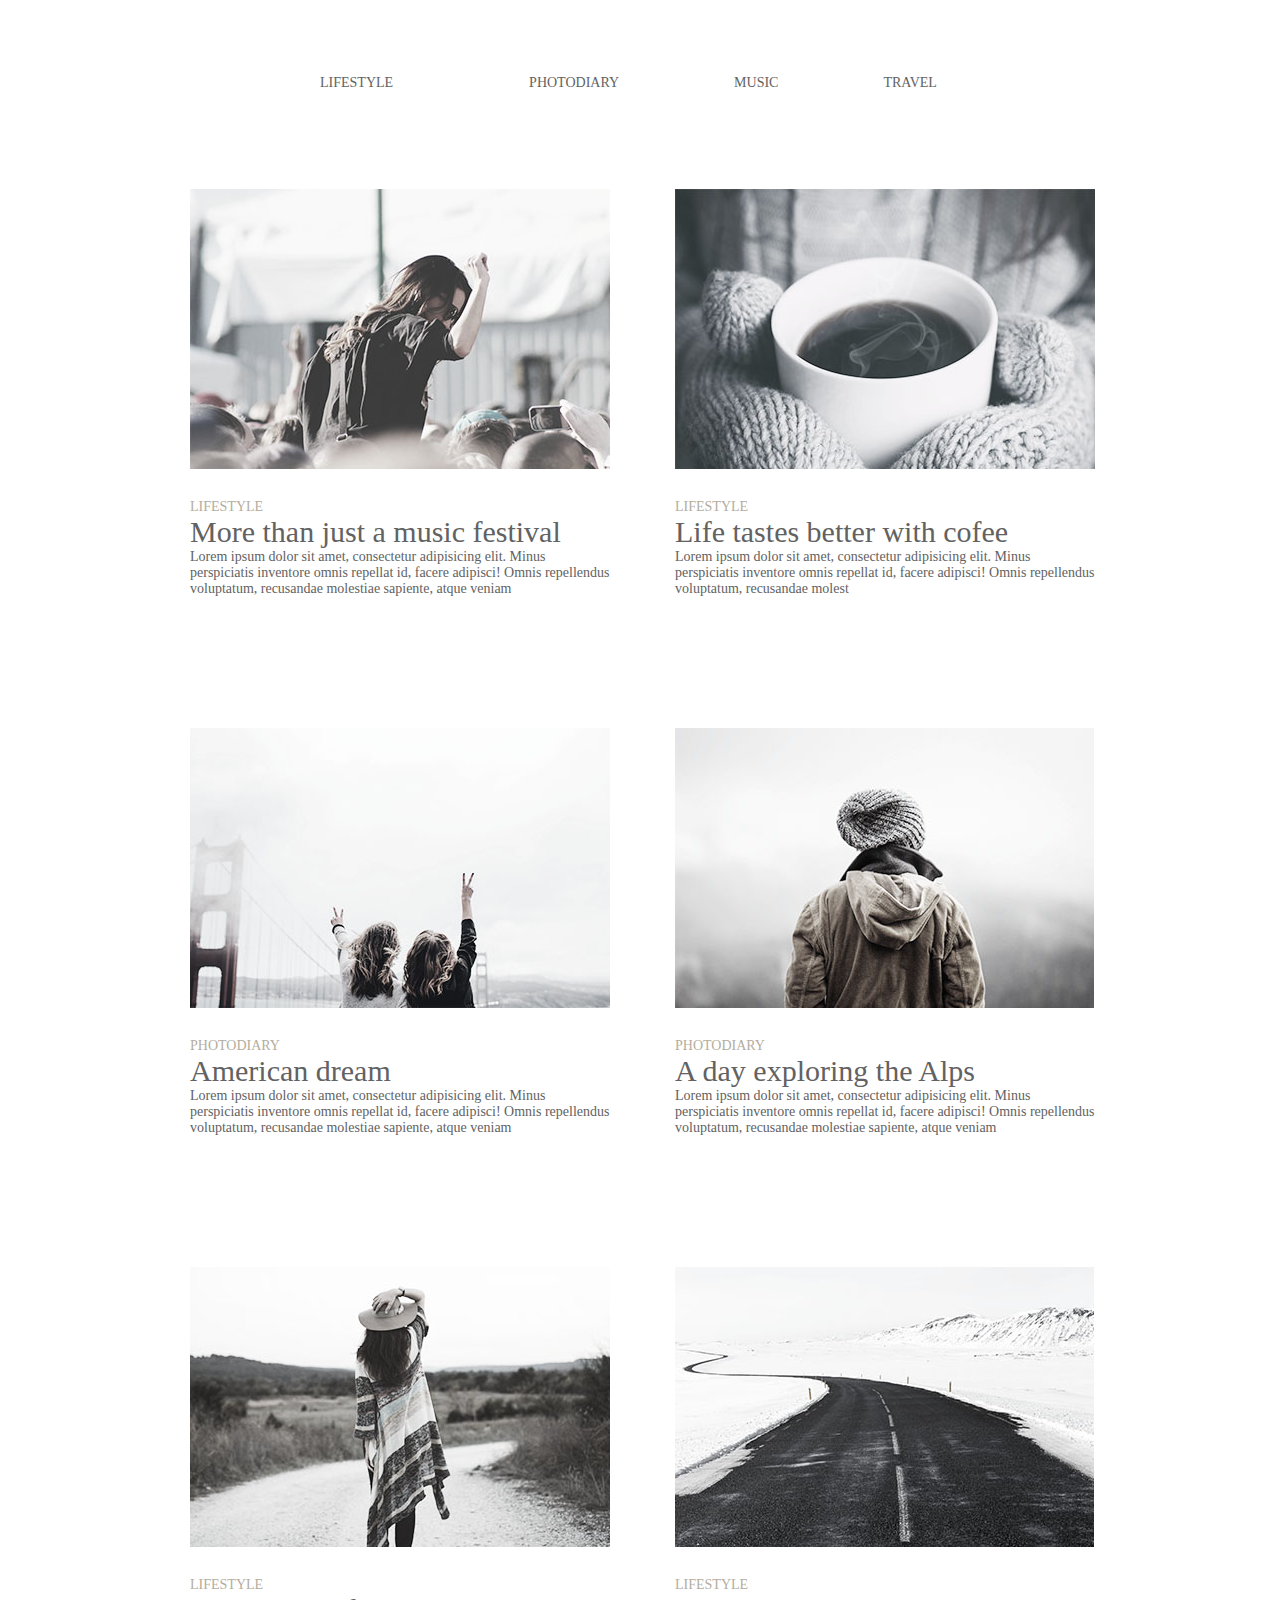
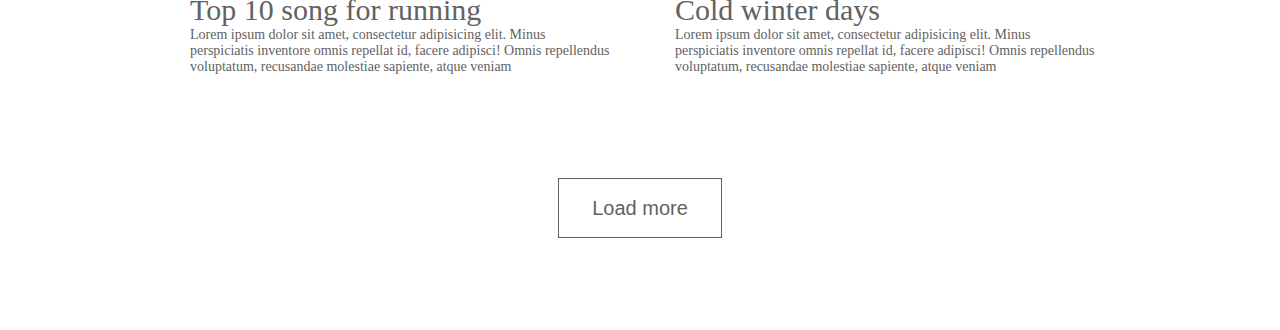
==== commit 1cb6ba4a: "ok" ====
--- a/index.html
+++ b/index.html
@@ -10,10 +10,10 @@
 		<header>
 			<nav>
 				<ul class="menu">
-					<li class="first"><a href="#">LIFESTYLE</a></li>
-					<li class="second"><a href="#">PHOTODIARY</a></li>
-					<li class="third"><a href="#">MUSIC</a></li>
-					<li class="fourth"><a href="#">TRAVEL</a></li>
+					<li class="menu-LIFESTYLE"><a href="#">LIFESTYLE</a></li>
+					<li class="menu-PHOTODIARY"><a href="#">PHOTODIARY</a></li>
+					<li class="menu-MUSIC"><a href="#">MUSIC</a></li>
+					<li class="menu-TRAVEL"><a href="#">TRAVEL</a></li>
 				</ul>
 			</nav>
 		</header>
@@ -26,7 +26,7 @@
 						<img src="img/img1.jpg" alt="Festival">
 						<a class="grupe" target="_blank" href="#">LIFESTYLE</a>
 						<p class="fest">More than just a music festival</p>
-						<p>Lorem ipsum dolor sit amet, consectetur adipisicing elit. Minus perspiciatis inventore omnis repellat id, facere adipisci! Omnis repellendus voluptatum, recusandae molestiae sapiente, atque veniam error, veritatis dolorem, quos pariatur quod.</p>
+						<p>Lorem ipsum dolor sit amet, consectetur adipisicing elit. Minus perspiciatis inventore omnis repellat id, facere adipisci! Omnis repellendus voluptatum, recusandae molestiae sapiente, atque veniam</p>
 					</article>
 				</li>
 
@@ -35,8 +35,7 @@
 						<img src="img/img2.jpg" alt="Festival">
 						<a class="grupe" target="_blank" href="#">LIFESTYLE</a>
 						<p class="fest">Life tastes better with cofee</p>
-						<p>Lorem ipsum dolor sit amet, consectetur adipisicing elit. Minus perspiciatis inventore omnis repellat id, facere adipisci! Omnis repellendus voluptatum, recusandae molestiae sapiente, atque veniam error, veritatis dolorem, quos pariatur quod.</p>
-					</article>
+						<p>Lorem ipsum dolor sit amet, consectetur adipisicing elit. Minus perspiciatis inventore omnis repellat id, facere adipisci! Omnis repellendus voluptatum, recusandae molest
 				</li>
 
 
@@ -47,7 +46,7 @@
 						<img src="img/img3.jpg" alt="Festival">
 						<a class="grupe" target="_blank" href="#">PHOTODIARY</a>
 						<p class="fest">American dream</p>
-						<p>Lorem ipsum dolor sit amet, consectetur adipisicing elit. Minus perspiciatis inventore omnis repellat id, facere adipisci! Omnis repellendus voluptatum, recusandae molestiae sapiente, atque veniam error, veritatis dolorem, quos pariatur quod.</p>
+						<p>Lorem ipsum dolor sit amet, consectetur adipisicing elit. Minus perspiciatis inventore omnis repellat id, facere adipisci! Omnis repellendus voluptatum, recusandae molestiae sapiente, atque veniam</p>
 					</article>
 				</li>
 
@@ -56,7 +55,7 @@
 						<img src="img/img6.jpg" alt="Festival">
 						<a class="grupe" target="_blank" href="#">PHOTODIARY</a>
 						<p class="fest">A day exploring the Alps</p>
-						<p>Lorem ipsum dolor sit amet, consectetur adipisicing elit. Minus perspiciatis inventore omnis repellat id, facere adipisci! Omnis repellendus voluptatum, recusandae molestiae sapiente, atque veniam error, veritatis dolorem, quos pariatur quod.</p>
+						<p>Lorem ipsum dolor sit amet, consectetur adipisicing elit. Minus perspiciatis inventore omnis repellat id, facere adipisci! Omnis repellendus voluptatum, recusandae molestiae sapiente, atque veniam</p>
 					</article>
 				</li>
 
@@ -67,7 +66,7 @@
 						<img src="img/img4.jpg" alt="Festival">
 						<a class="grupe" target="_blank" href="#">LIFESTYLE</a>
 						<p class="fest">Top 10 song for running</p>
-						<p>Lorem ipsum dolor sit amet, consectetur adipisicing elit. Minus perspiciatis inventore omnis repellat id, facere adipisci! Omnis repellendus voluptatum, recusandae molestiae sapiente, atque veniam error, veritatis dolorem, quos pariatur quod.</p>
+						<p>Lorem ipsum dolor sit amet, consectetur adipisicing elit. Minus perspiciatis inventore omnis repellat id, facere adipisci! Omnis repellendus voluptatum, recusandae molestiae sapiente, atque veniam</p>
 					</article>
 				</li>
 
@@ -76,7 +75,7 @@
 						<img src="img/img5.jpg" alt="Festival">
 						<a class="grupe" target="_blank" href="#">LIFESTYLE</a>
 						<p class="fest">Cold winter days</p>
-						<p>Lorem ipsum dolor sit amet, consectetur adipisicing elit. Minus perspiciatis inventore omnis repellat id, facere adipisci! Omnis repellendus voluptatum, recusandae molestiae sapiente, atque veniam error, veritatis dolorem, quos pariatur quod.</p>
+						<p>Lorem ipsum dolor sit amet, consectetur adipisicing elit. Minus perspiciatis inventore omnis repellat id, facere adipisci! Omnis repellendus voluptatum, recusandae molestiae sapiente, atque veniam</p>
 					</article>
 				</li>
 
--- a/css/style.css
+++ b/css/style.css
@@ -1,19 +1,26 @@
+
 body{
-  font-family:Playfair Display;
+  font-family:MyriadProRegular;
   margin: 0px;
 
+}
+a{
+  text-decoration:none;
+  color:#626262;
+  font-size:14px;
 }
 main{
   margin-bottom: 54px;
 }
 
-a{
+article>a{
   text-decoration:none;
-  color:#626262;
+  color:#b4ad9e;
   font-size:14px;
 }
+
 a:hover{
-  color:blue;
+  color:#68cbf8;
 }
 p{
   font-size: 14px;
@@ -30,24 +37,26 @@
   margin:0 auto;
   padding:0 auto;
 }
-
+.fest{
+  font-size: 30px;
+}
 
 
 /*Начало МЕНЮ*/
 
-.menu{
+nav{
   margin-left:130px;
+}
 
 
-}
-.second{
+.menu>.menu-PHOTODIARY{
   padding-left:132px;
 
 }
-.third{
+.menu>.menu-MUSIC{
   padding-left:111px;
 }
-.fourth{
+.menu>.menu-TRAVEL{
   padding-left:101px;
 
 }
@@ -58,34 +67,37 @@
 /*Начало блока*/
 .wrapper{
   display: block;
-  margin:75px auto 0px;
+  margin:73px auto 0px;
   width:980px ;
 
 }
-.Top{
-  margin-top:103px;
-}
+
 p{
   color:#626262;
   font-size: 14px;
-  font-family:Playfair Display;
 }
 
 article{
-  width:415px;
-  margin:103px 0px 30px;
+  width:420px;
+  margin:82px 0px 49px;
 }
 
 
 .one{
-  padding-right: 63px;
+  padding-right: 61px;
 }
 .fest{
   font-size: 30px;
   color:#626262;
 }
 article>img{
-  margin-bottom: 32px;
+  margin-bottom: 24px;
+}
+article>a{
+  margin-bottom: 30px;
+}
+.menu>li{
+  color:#626262;
 }
 /*Конец блока*/
 
@@ -105,6 +117,7 @@
   background-color:white;
   height:60px;
   width:164px;
+  margin-bottom: 92px;
 }
 
 
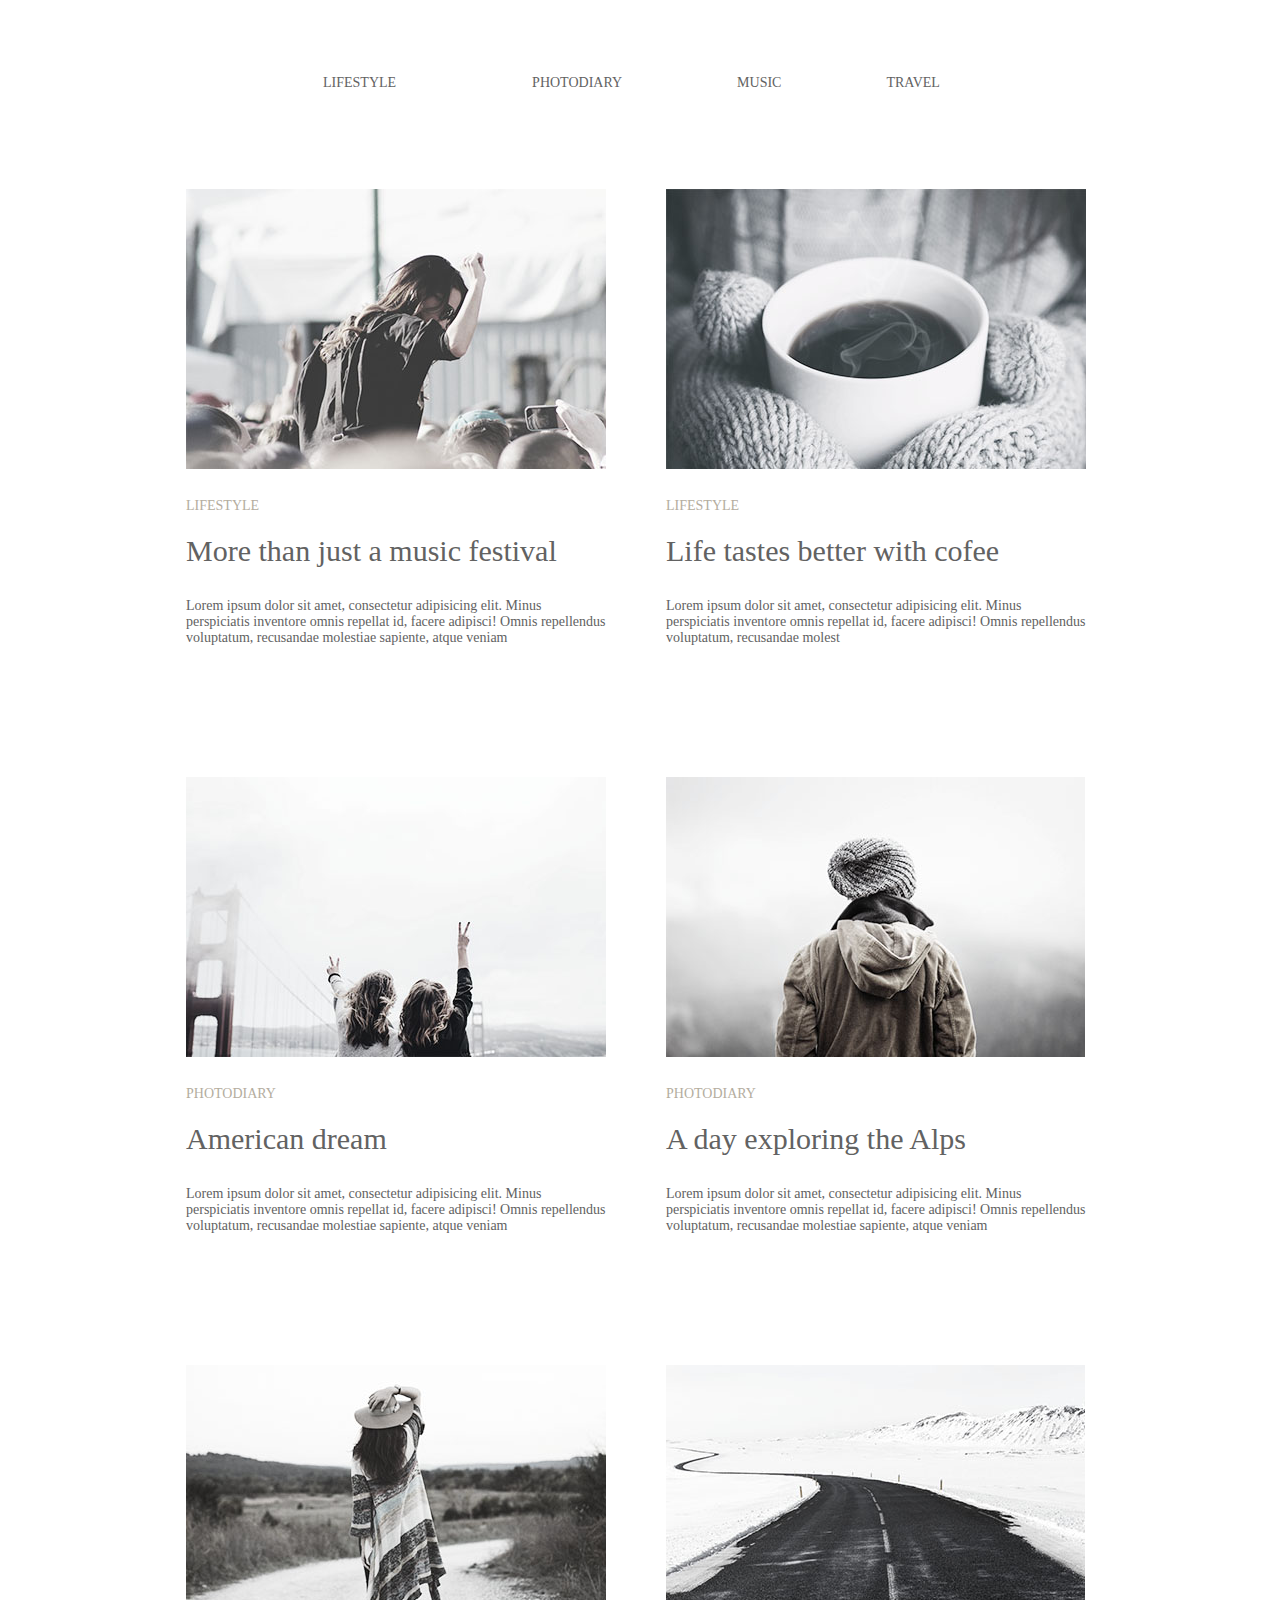
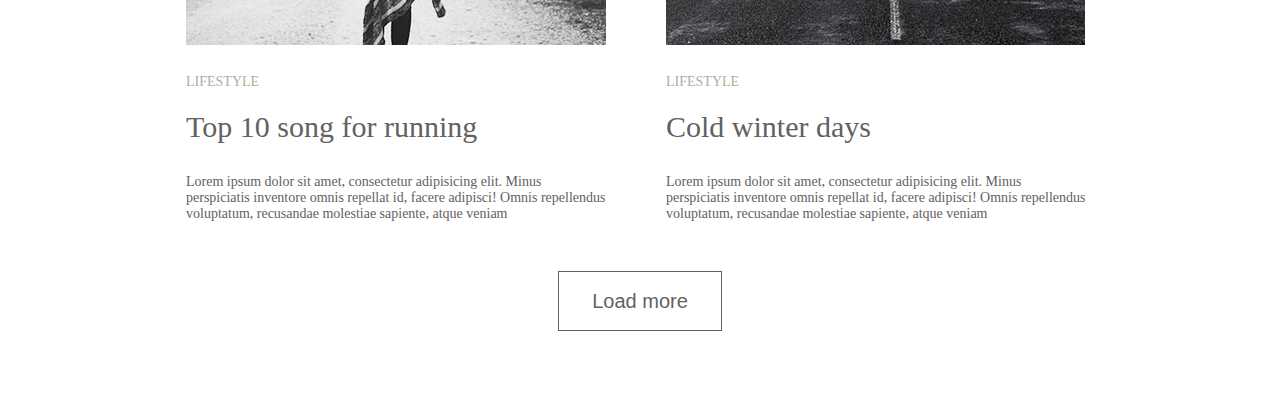
==== commit 6d913947: "Update index.html" ====
--- a/index.html
+++ b/index.html
@@ -10,10 +10,10 @@
 		<header>
 			<nav>
 				<ul class="menu">
-					<li class="menu-LIFESTYLE"><a href="#">LIFESTYLE</a></li>
-					<li class="menu-PHOTODIARY"><a href="#">PHOTODIARY</a></li>
-					<li class="menu-MUSIC"><a href="#">MUSIC</a></li>
-					<li class="menu-TRAVEL"><a href="#">TRAVEL</a></li>
+					<li class="menu-LIFESTYLE"><a href="#">lifestyle</a></li>
+					<li class="menu-PHOTODIARY"><a href="#">photodiary</a></li>
+					<li class="menu-MUSIC"><a href="#">music</a></li>
+					<li class="menu-TRAVEL"><a href="#">travel</a></li>
 				</ul>
 			</nav>
 		</header>
@@ -24,7 +24,7 @@
 				<li class="option">
 					<article class="one">
 						<img src="img/img1.jpg" alt="Festival">
-						<a class="grupe" target="_blank" href="#">LIFESTYLE</a>
+						<a class="grupe" target="_blank" href="#">lifestyle</a>
 						<p class="fest">More than just a music festival</p>
 						<p>Lorem ipsum dolor sit amet, consectetur adipisicing elit. Minus perspiciatis inventore omnis repellat id, facere adipisci! Omnis repellendus voluptatum, recusandae molestiae sapiente, atque veniam</p>
 					</article>
@@ -33,7 +33,7 @@
 				<li class="option">
 					<article>
 						<img src="img/img2.jpg" alt="Festival">
-						<a class="grupe" target="_blank" href="#">LIFESTYLE</a>
+						<a class="grupe" target="_blank" href="#">lifestyle</a>
 						<p class="fest">Life tastes better with cofee</p>
 						<p>Lorem ipsum dolor sit amet, consectetur adipisicing elit. Minus perspiciatis inventore omnis repellat id, facere adipisci! Omnis repellendus voluptatum, recusandae molest
 				</li>
@@ -44,7 +44,7 @@
 				<li class="option">
 					<article class="one">
 						<img src="img/img3.jpg" alt="Festival">
-						<a class="grupe" target="_blank" href="#">PHOTODIARY</a>
+						<a class="grupe" target="_blank" href="#">photodiary</a>
 						<p class="fest">American dream</p>
 						<p>Lorem ipsum dolor sit amet, consectetur adipisicing elit. Minus perspiciatis inventore omnis repellat id, facere adipisci! Omnis repellendus voluptatum, recusandae molestiae sapiente, atque veniam</p>
 					</article>
@@ -53,7 +53,7 @@
 				<li class="option">
 					<article>
 						<img src="img/img6.jpg" alt="Festival">
-						<a class="grupe" target="_blank" href="#">PHOTODIARY</a>
+						<a class="grupe" target="_blank" href="#">photodiary</a>
 						<p class="fest">A day exploring the Alps</p>
 						<p>Lorem ipsum dolor sit amet, consectetur adipisicing elit. Minus perspiciatis inventore omnis repellat id, facere adipisci! Omnis repellendus voluptatum, recusandae molestiae sapiente, atque veniam</p>
 					</article>
@@ -64,7 +64,7 @@
 				<li class="option">
 					<article class="one">
 						<img src="img/img4.jpg" alt="Festival">
-						<a class="grupe" target="_blank" href="#">LIFESTYLE</a>
+						<a class="grupe" target="_blank" href="#">lifestyle</a>
 						<p class="fest">Top 10 song for running</p>
 						<p>Lorem ipsum dolor sit amet, consectetur adipisicing elit. Minus perspiciatis inventore omnis repellat id, facere adipisci! Omnis repellendus voluptatum, recusandae molestiae sapiente, atque veniam</p>
 					</article>
@@ -73,7 +73,7 @@
 				<li class="option">
 					<article>
 						<img src="img/img5.jpg" alt="Festival">
-						<a class="grupe" target="_blank" href="#">LIFESTYLE</a>
+						<a class="grupe" target="_blank" href="#">lifestyle</a>
 						<p class="fest">Cold winter days</p>
 						<p>Lorem ipsum dolor sit amet, consectetur adipisicing elit. Minus perspiciatis inventore omnis repellat id, facere adipisci! Omnis repellendus voluptatum, recusandae molestiae sapiente, atque veniam</p>
 					</article>
--- a/css/style.css
+++ b/css/style.css
@@ -1,4 +1,3 @@
-
 body{
   font-family:MyriadProRegular;
   margin: 0px;
@@ -8,15 +7,16 @@
   text-decoration:none;
   color:#626262;
   font-size:14px;
-}
-main{
-  margin-bottom: 54px;
+  text-transform: uppercase;
 }
 
+ul>.menu{
+  text-transform: uppercase;
+}
 article>a{
-  text-decoration:none;
-  color:#b4ad9e;
-  font-size:14px;
+  color: #b4ad9e;
+  font-family: Ubuntu;
+  font-size: 14px;
 }
 
 a:hover{
@@ -44,9 +44,7 @@
 
 /*Начало МЕНЮ*/
 
-nav{
-  margin-left:130px;
-}
+
 
 
 .menu>.menu-PHOTODIARY{
@@ -67,11 +65,14 @@
 /*Начало блока*/
 .wrapper{
   display: block;
-  margin:73px auto 0px;
-  width:980px ;
+  margin:0 auto;
+  width:1044px ;
 
 }
-
+nav{
+  margin-top:73px;
+  margin-left:165px;
+}
 p{
   color:#626262;
   font-size: 14px;
@@ -79,23 +80,24 @@
 
 article{
   width:420px;
-  margin:82px 0px 49px;
+  margin:82px 28px 49px;
 }
 
 
-.one{
-  padding-right: 61px;
-}
 .fest{
+  display: block;
   font-size: 30px;
   color:#626262;
+  margin-bottom:30px;
 }
 article>img{
-  margin-bottom: 24px;
+  margin-bottom:25px;
 }
 article>a{
-  margin-bottom: 30px;
+  display: block;
+  margin-bottom: 20px;
 }
+
 .menu>li{
   color:#626262;
 }
@@ -103,10 +105,6 @@
 
 
 /*Начало кнопки*/
-.grupe{
-  padding-top:31px
-}
-
 .load{
   display: block;
   margin:0 auto;
@@ -117,7 +115,8 @@
   background-color:white;
   height:60px;
   width:164px;
-  margin-bottom: 92px;
+  margin-top:-16px;
+  margin-bottom:70px;
 }
 
 
